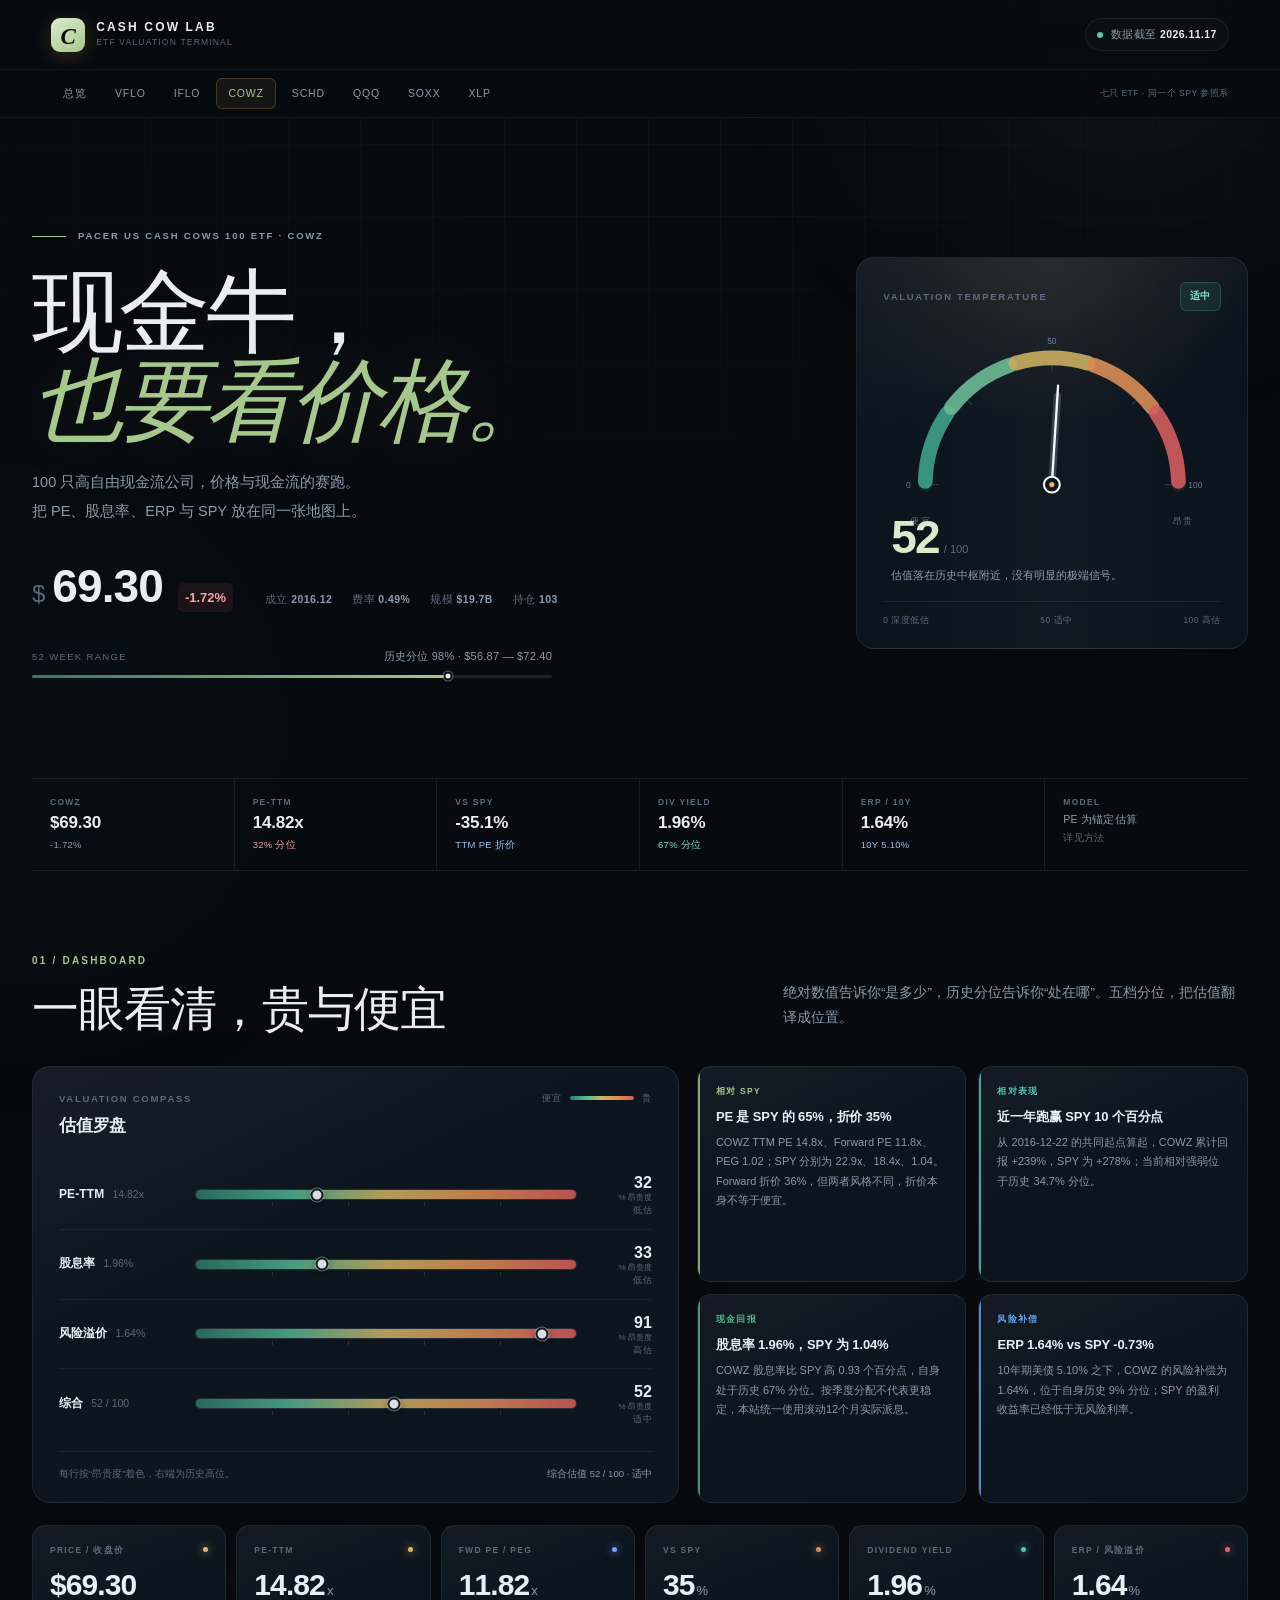
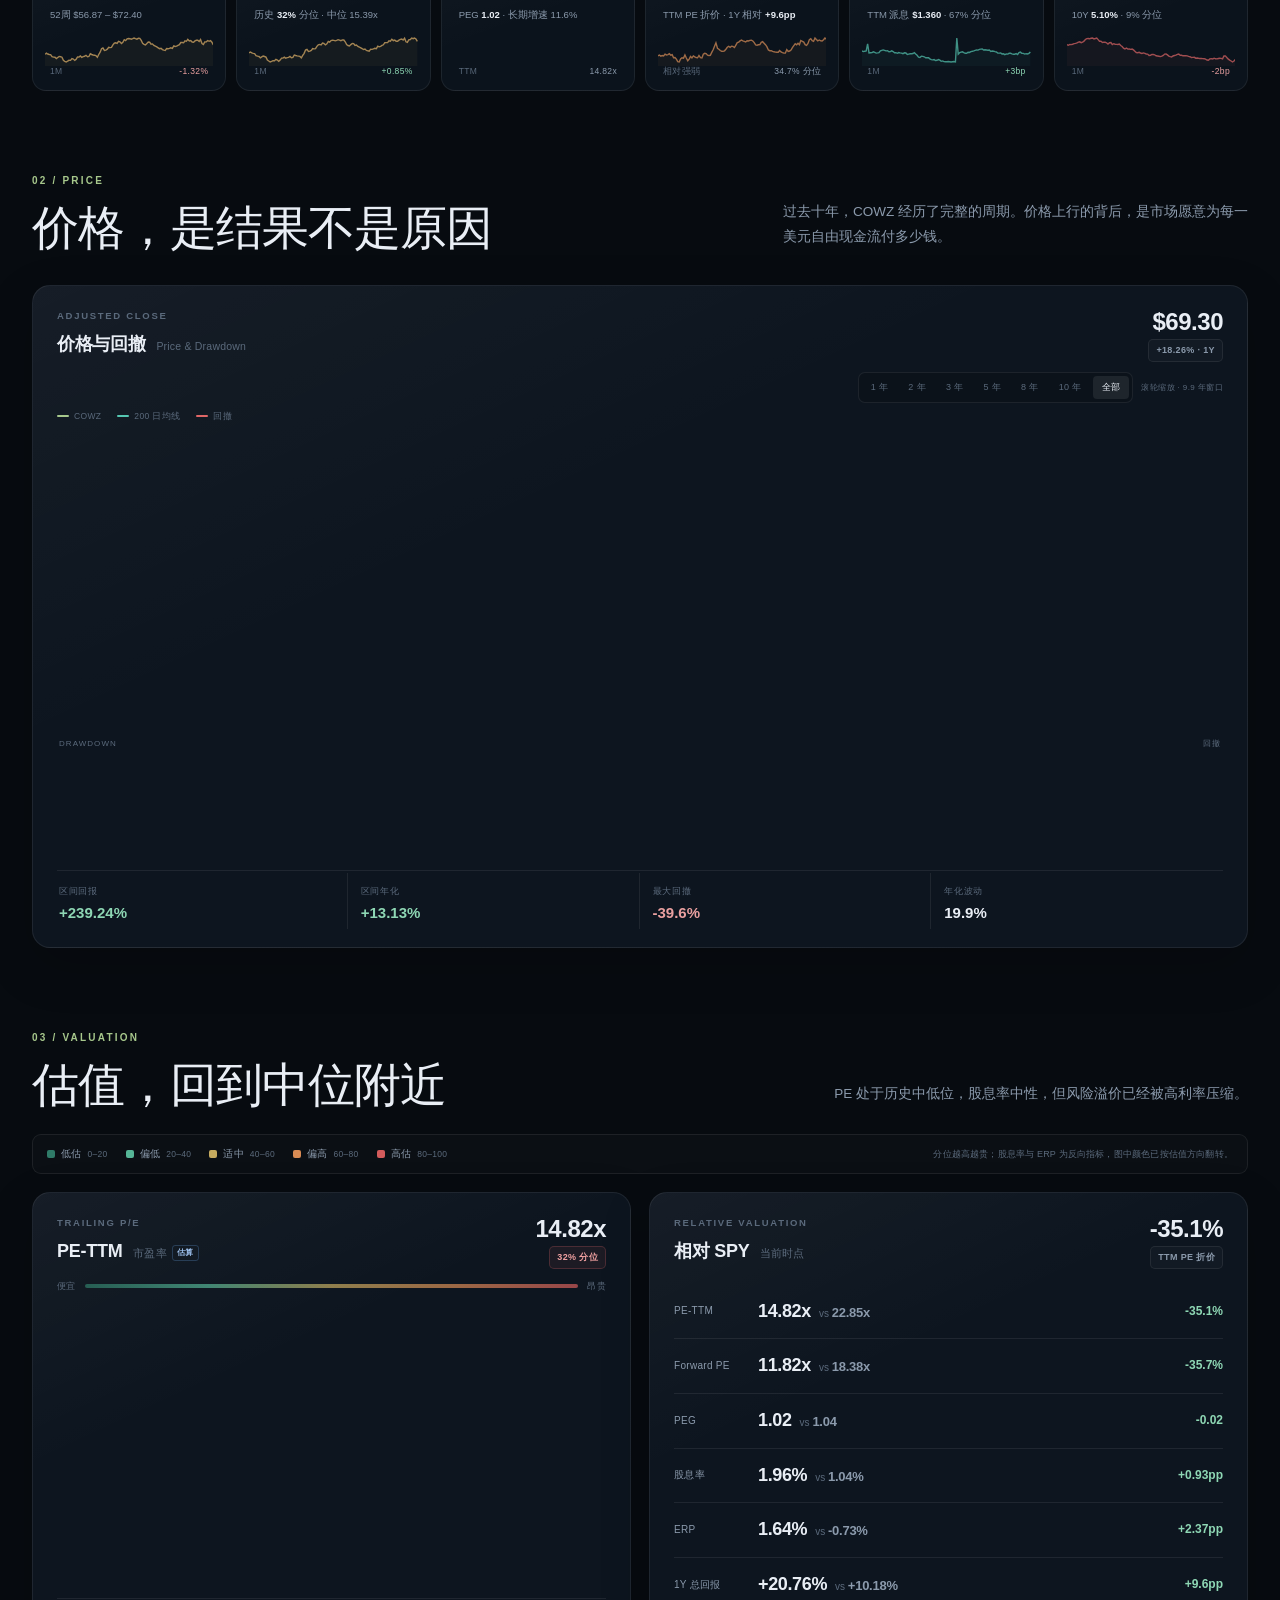
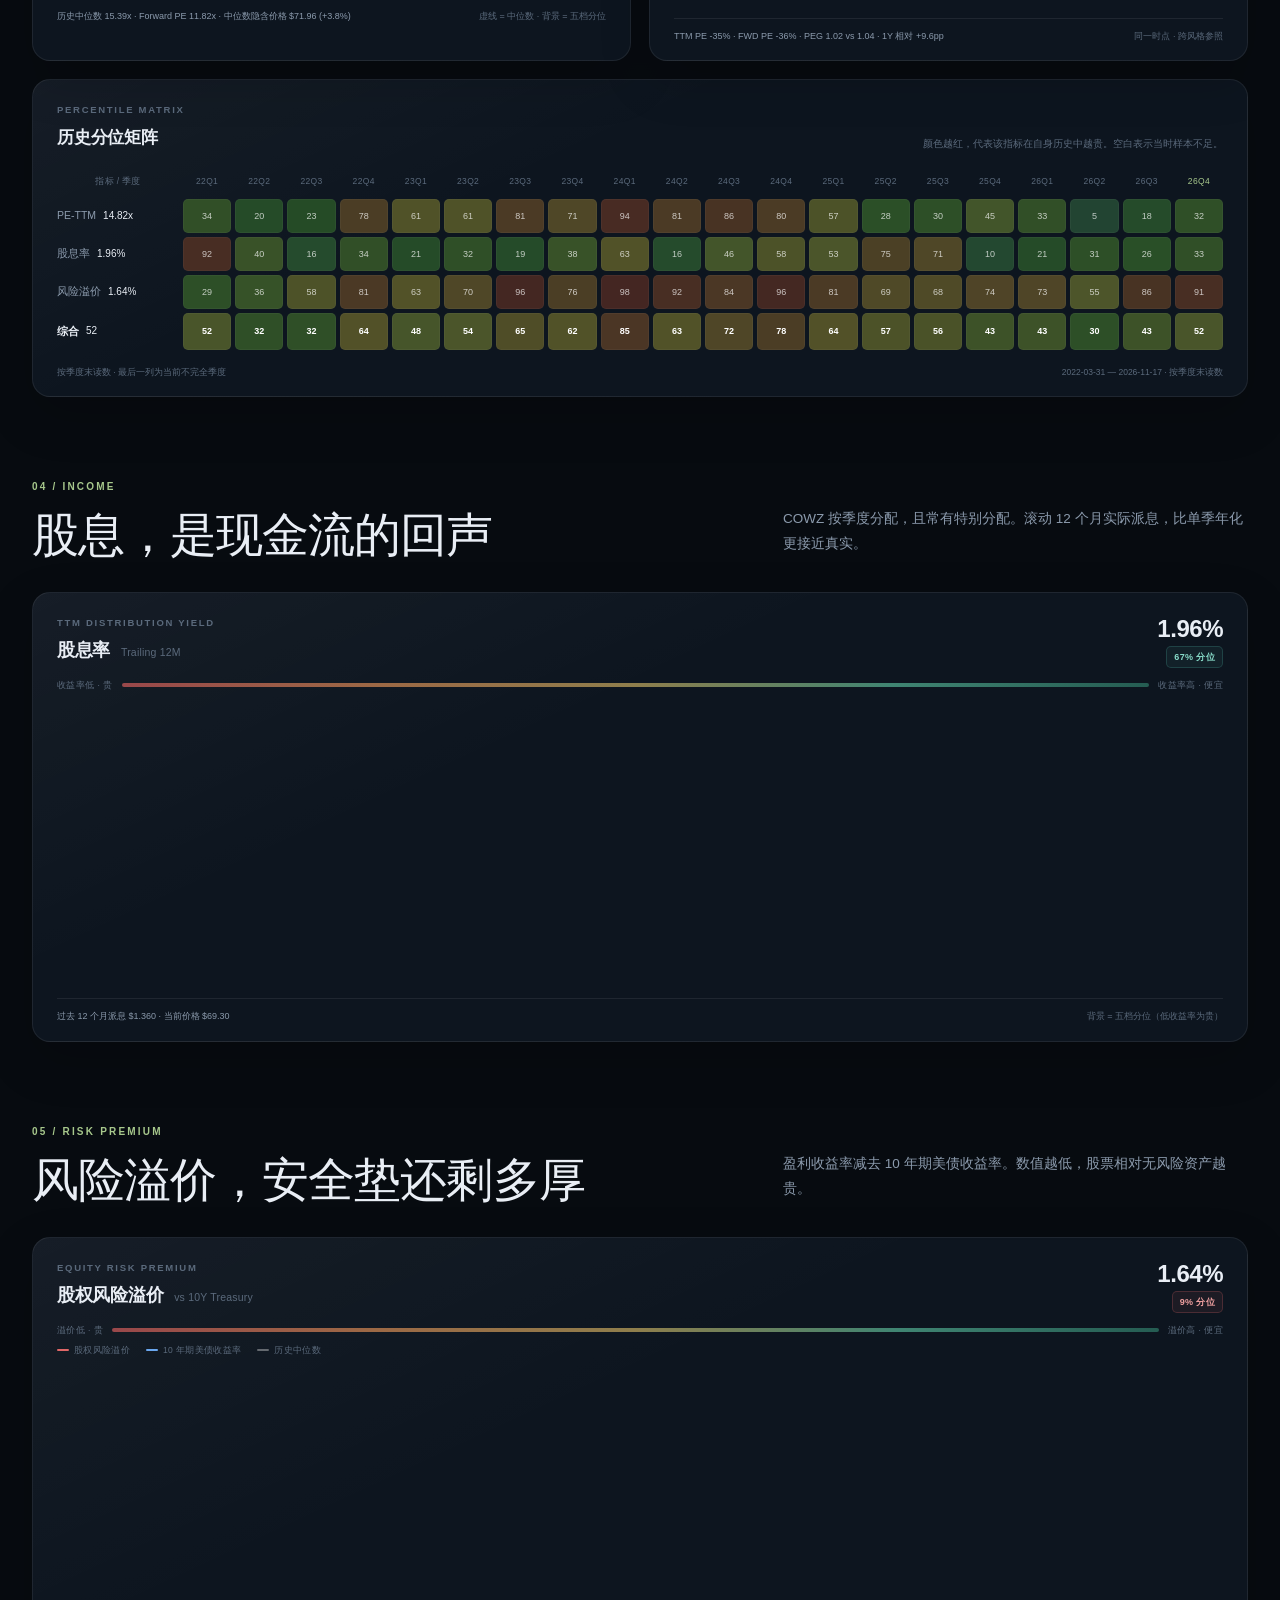
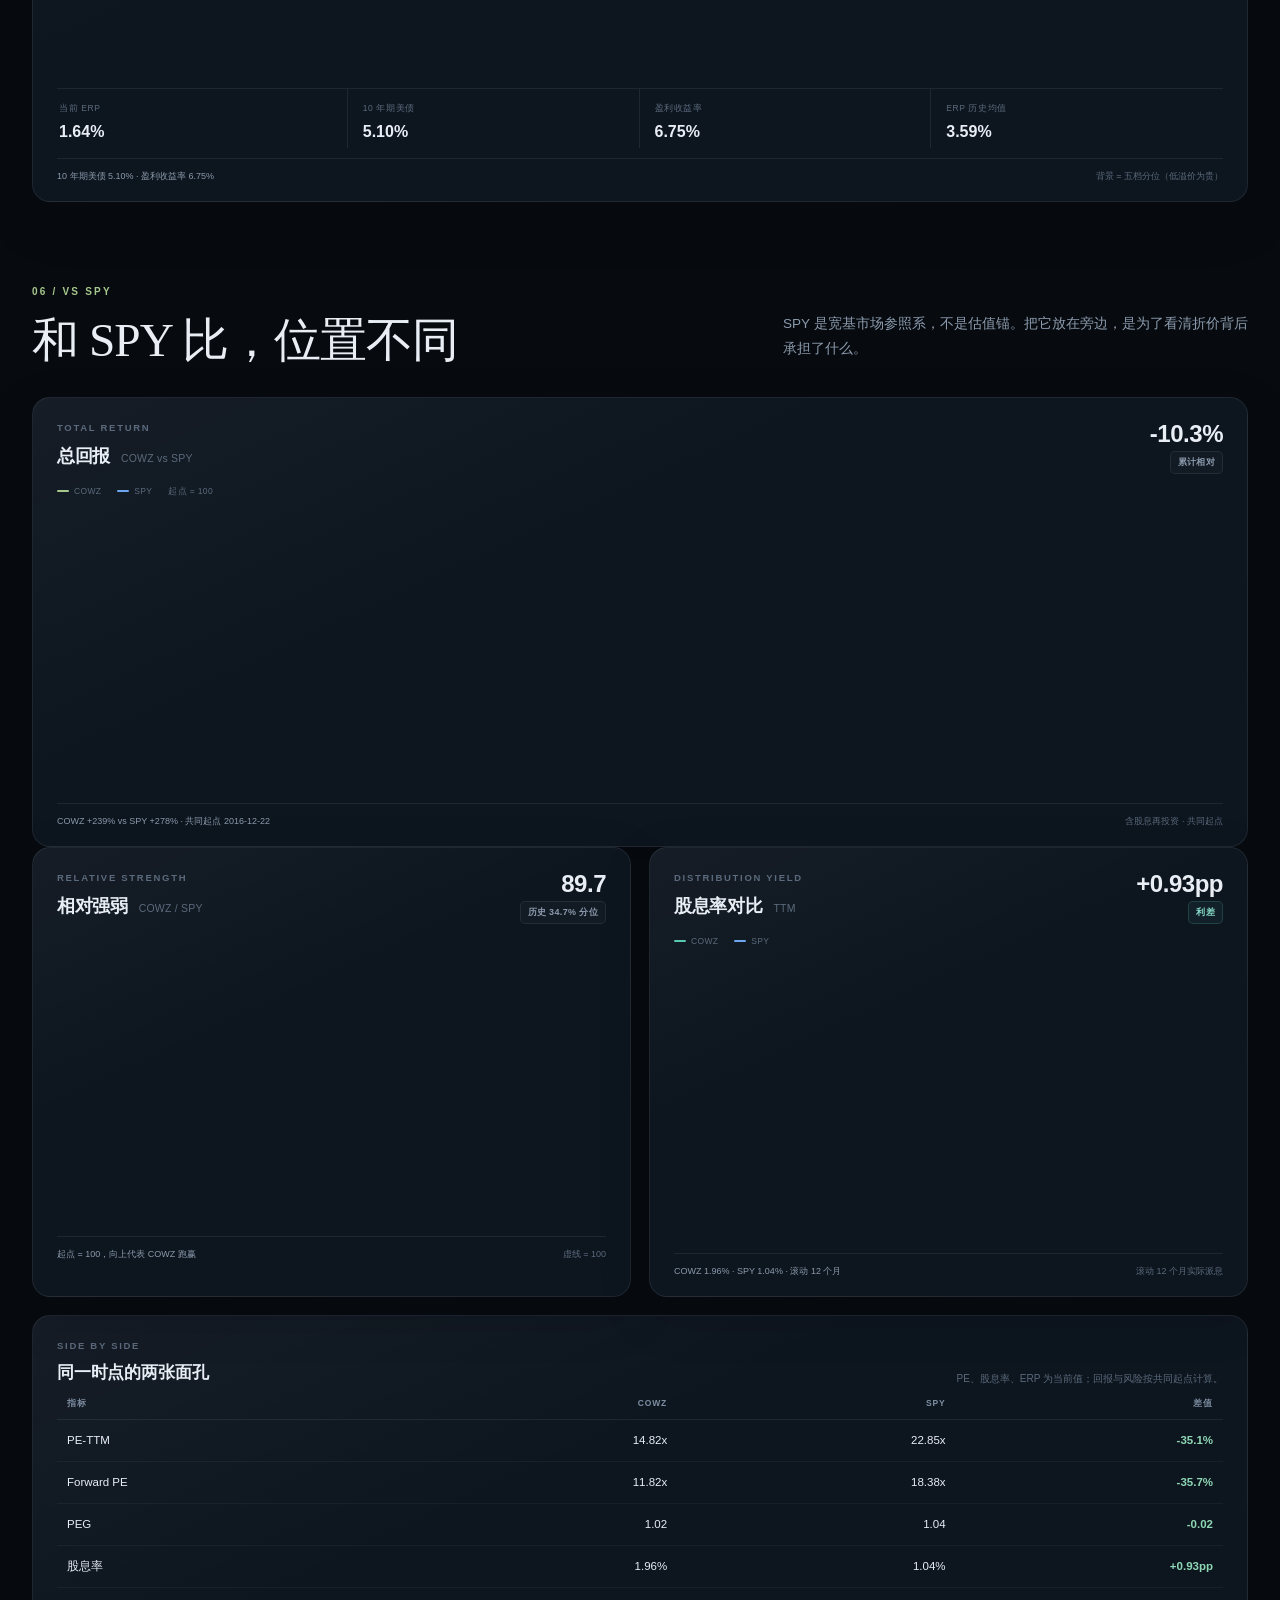
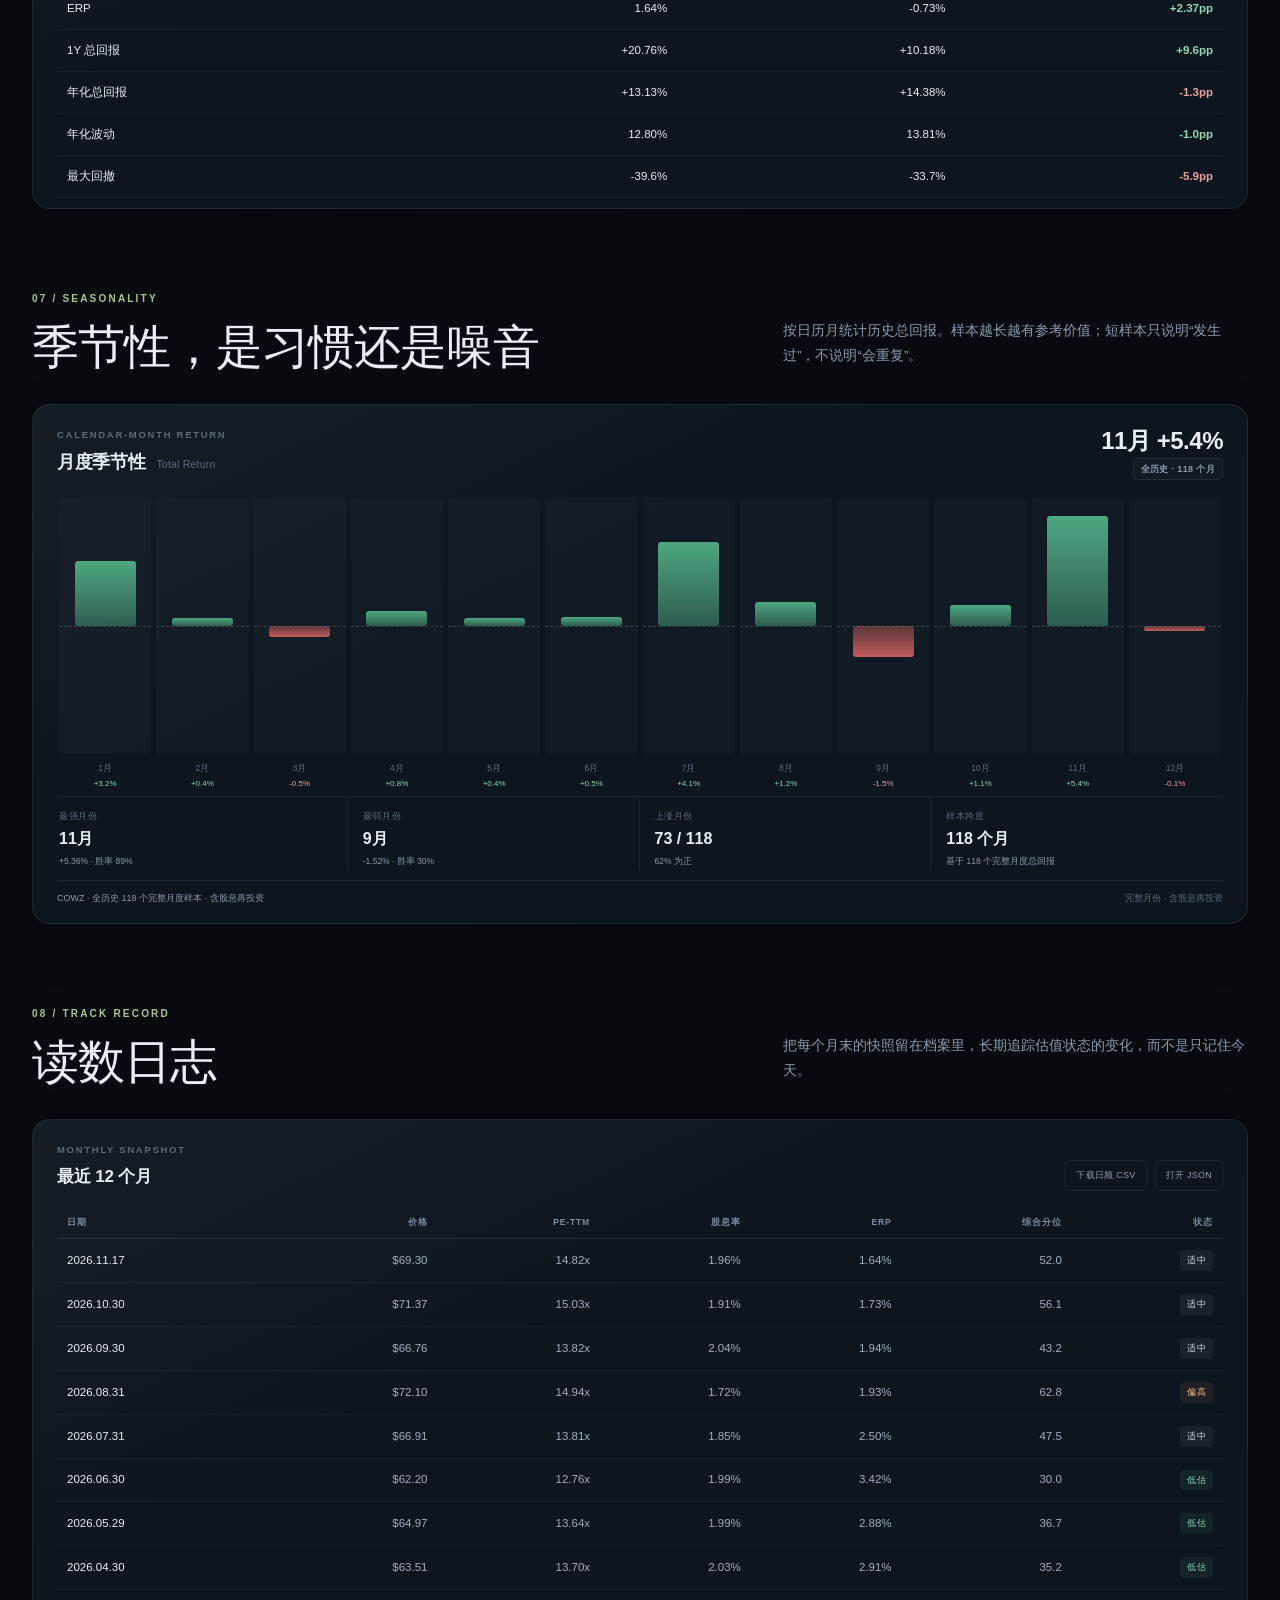
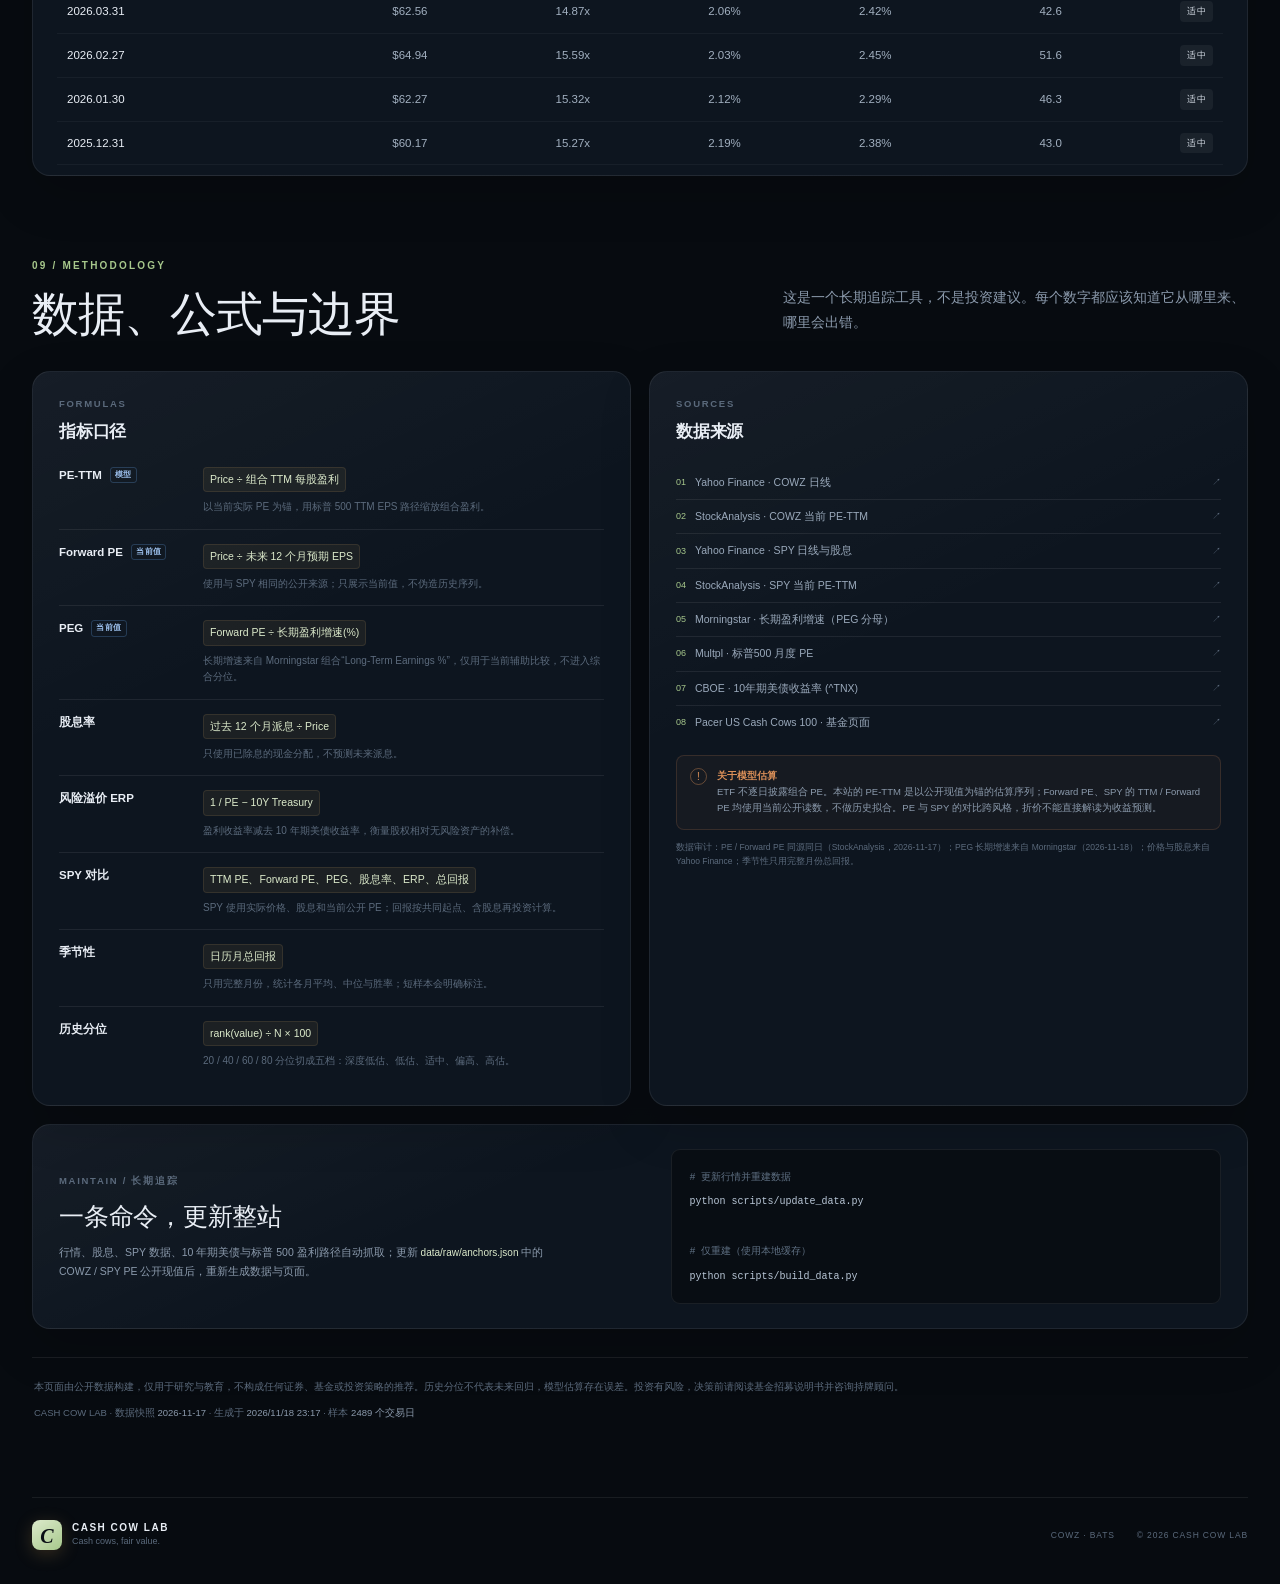
==== site/cowz.html @ 0b759d23 "initial upload" ====
<!DOCTYPE html>
<html lang="zh-CN">
<head>
<meta charset="utf-8">
<meta name="viewport" content="width=device-width, initial-scale=1">
<meta name="description" content="七只 ETF 的估值罗盘：价格、PE-TTM、Forward PE、PEG、股息率、股权风险溢价及与 SPY 的对比。">
<title>ETF 估值罗盘 · CASH COW LAB</title>
<link rel="icon" href="favicon.svg" type="image/svg+xml">
<link rel="stylesheet" href="styles.css">
</head>
<body data-theme="vflo">
<div class="page-grid" aria-hidden="true"></div>
<div class="ambient ambient-a" aria-hidden="true"></div>
<div class="ambient ambient-b" aria-hidden="true"></div>

<header class="topbar">
  <a class="brand" href="#top" aria-label="回到顶部">
    <span class="brand-mark">C</span>
    <span class="brand-copy"><b>CASH COW LAB</b><small>ETF VALUATION TERMINAL</small></span>
  </a>
  <div class="status-pill"><span class="pulse"></span><span>数据截至 <b id="topAsOf">—</b></span></div>
</header>

<nav class="etf-nav" aria-label="ETF 页面切换">
  <a href="index.html" data-ticker="HUB">总览</a>
  <a href="vflo.html" data-ticker="VFLO">VFLO</a>
  <a href="iflo.html" data-ticker="IFLO">IFLO</a>
  <a href="cowz.html" data-ticker="COWZ">COWZ</a>
  <a href="schd.html" data-ticker="SCHD">SCHD</a>
  <a href="qqq.html" data-ticker="QQQ">QQQ</a>
  <a href="soxx.html" data-ticker="SOXX">SOXX</a>
  <a href="xlp.html" data-ticker="XLP">XLP</a>
  <span class="etf-nav-note">七只 ETF · 同一个 SPY 参照系</span>
</nav>

<main id="top">
  <section class="hero">
    <div class="hero-copy">
      <div class="eyebrow"><span class="eyebrow-line"></span><span id="heroEyebrow">—</span></div>
      <h1 id="heroTitle">—</h1>
      <p class="lede" id="heroLede">—</p>
      <div class="hero-price-row">
        <div class="hero-price"><span class="cur">$</span><b id="heroPrice">—</b><span class="chg" id="heroChange">—</span></div>
        <div class="hero-facts">
          <span>成立 <b id="factInception">—</b></span>
          <span>费率 <b id="factExpense">—</b></span>
          <span>规模 <b id="factAum">—</b></span>
          <span>持仓 <b id="factHoldings">—</b></span>
        </div>
      </div>
      <div class="range-block">
        <div class="range-label"><span>52 WEEK RANGE</span><b id="rangeText">—</b></div>
        <div class="range-track"><div class="range-fill" id="rangeFill"></div><div class="range-dot" id="rangeDot"></div></div>
      </div>
    </div>

    <aside class="hero-gauge card" aria-label="综合估值分位">
      <div class="gauge-top">
        <span class="micro">VALUATION TEMPERATURE</span>
        <span class="badge badge-red" id="regimeBadge">—</span>
      </div>
      <svg class="gauge" viewBox="0 0 320 212" role="img" aria-labelledby="gaugeTitle">
        <title id="gaugeTitle">综合估值分位仪表盘</title>
        <g id="gaugeSegments"></g>
        <g class="gauge-ticks" id="gaugeTicks"></g>
        <g class="needle" id="gaugeNeedle">
          <line x1="160" y1="156" x2="160" y2="62" stroke="#f4f7fb" stroke-width="2.2" stroke-linecap="round"/>
          <line x1="160" y1="156" x2="160" y2="72" stroke="rgba(244,247,251,.18)" stroke-width="7" stroke-linecap="round"/>
        </g>
        <circle cx="160" cy="156" r="7.5" fill="#0b1119" stroke="#f4f7fb" stroke-width="2"/>
        <circle cx="160" cy="156" r="2.5" fill="#e8b45a"/>
        <text x="26" y="193" class="gauge-end">便宜</text>
        <text x="294" y="193" class="gauge-end" text-anchor="end">昂贵</text>
      </svg>
      <div class="gauge-reading">
        <div class="gauge-score"><b id="gaugeScore">—</b><span>/ 100</span></div>
        <p id="gaugeVerdict">正在读取历史分位…</p>
      </div>
      <div class="gauge-scale"><span>0 深度低估</span><span>50 适中</span><span>100 高估</span></div>
    </aside>
  </section>

  <section class="ticker-strip" aria-label="实时指标摘要">
    <div class="tick"><span id="tickTicker">—</span><b id="tickPrice">—</b><em id="tickChg">—</em></div>
    <div class="tick"><span>PE-TTM</span><b id="tickPe">—</b><em class="tone-red" id="tickPePct">—</em></div>
    <div class="tick"><span>VS SPY</span><b id="tickSpyDiscount">—</b><em class="tone-blue" id="tickSpyLabel">TTM PE 折价</em></div>
    <div class="tick"><span>DIV YIELD</span><b id="tickDy">—</b><em class="tone-teal" id="tickDyPct">—</em></div>
    <div class="tick"><span>ERP / 10Y</span><b id="tickErp">—</b><em class="tone-blue" id="tickUst">—</em></div>
    <div class="tick tick-note"><span>MODEL</span><b>PE 为锚定估算</b><em>详见方法</em></div>
  </section>

  <section id="overview" class="section">
    <div class="section-head reveal">
      <div><span class="kicker">01 / DASHBOARD</span><h2>一眼看清，贵与便宜</h2></div>
      <p>绝对数值告诉你“是多少”，历史分位告诉你“处在哪”。五档分位，把估值翻译成位置。</p>
    </div>

    <div class="overview-grid">
      <div class="card compass-card reveal">
        <div class="card-head">
          <div><span class="micro">VALUATION COMPASS</span><h3>估值罗盘</h3></div>
          <div class="compass-legend"><span>便宜</span><i></i><span>贵</span></div>
        </div>
        <div class="compass-list" id="compassList"></div>
        <div class="compass-foot">
          <span>每行按“昂贵度”着色，右端为历史高位。</span>
          <span id="compassFootNote">—</span>
        </div>
      </div>

      <div class="insight-stack reveal" id="insightStack"></div>
    </div>
  </section>

  <section class="section metrics-section">
    <div class="metric-grid" id="metricCards"></div>
  </section>

  <section id="price" class="section">
    <div class="section-head reveal">
      <div><span class="kicker">02 / PRICE</span><h2 id="priceHead">—</h2></div>
      <p id="priceSub">—</p>
    </div>
    <div class="card chart-card chart-card-wide reveal">
      <div class="chart-head">
        <div class="chart-title"><span class="micro">ADJUSTED CLOSE</span><h3>价格与回撤 <small>Price &amp; Drawdown</small></h3></div>
        <div class="chart-read"><b id="priceRead">—</b><span class="pill" id="priceReadSub">—</span></div>
      </div>
      <div class="range-tools">
        <div class="range-tabs" id="rangeTabs" role="group" aria-label="时间范围"></div>
        <span class="range-hint" id="rangeHint">滚轮缩放</span>
      </div>
      <div class="line-legend"><span><i class="swatch gold"></i><span id="priceLegendTicker">— 收盘价</span></span><span><i class="swatch teal"></i>200 日均线</span><span><i class="swatch red"></i>回撤</span></div>
      <div class="chart-wrap chart-price"><canvas id="priceChart"></canvas></div>
      <div class="chart-sub-label"><span>DRAWDOWN</span><span>回撤</span></div>
      <div class="chart-wrap chart-dd"><canvas id="ddChart"></canvas></div>
      <div class="mini-stats" id="priceStats"></div>
    </div>
  </section>

  <section id="valuation" class="section">
    <div class="section-head reveal">
      <div><span class="kicker">03 / VALUATION</span><h2 id="valHead">—</h2></div>
      <p id="valSub">—</p>
    </div>

    <div class="zone-legend reveal">
      <span><i class="zone-dot z0"></i>低估 <b>0–20</b></span>
      <span><i class="zone-dot z1"></i>偏低 <b>20–40</b></span>
      <span><i class="zone-dot z2"></i>适中 <b>40–60</b></span>
      <span><i class="zone-dot z3"></i>偏高 <b>60–80</b></span>
      <span><i class="zone-dot z4"></i>高估 <b>80–100</b></span>
      <em>分位越高越贵；股息率与 ERP 为反向指标，图中颜色已按估值方向翻转。</em>
    </div>

    <div class="chart-grid">
      <div class="card chart-card reveal">
        <div class="chart-head">
          <div class="chart-title"><span class="micro">TRAILING P/E</span><h3>PE-TTM <small>市盈率</small><span class="tag-model">估算</span></h3></div>
          <div class="chart-read"><b id="peRead">—</b><span class="pill badge-red" id="pePill">—</span></div>
        </div>
        <div class="band-legend"><span>便宜</span><div class="band-gradient"></div><span>昂贵</span></div>
        <div class="chart-wrap chart-mid"><canvas id="peChart"></canvas></div>
        <div class="chart-foot"><span id="peFoot">—</span><span>虚线 = 中位数 · 背景 = 五档分位</span></div>
      </div>

      <div class="card chart-card spy-compare-card reveal">
        <div class="chart-head">
          <div class="chart-title"><span class="micro">RELATIVE VALUATION</span><h3>相对 SPY <small>当前时点</small></h3></div>
          <div class="chart-read"><b id="spyPeDiscount">—</b><span class="pill badge-blue" id="spyPeLabel">TTM PE 折价</span></div>
        </div>
        <div class="compare-list" id="spyCompareList"></div>
        <div class="chart-foot"><span id="spyCompareFoot">—</span><span>同一时点 · 跨风格参照</span></div>
      </div>
    </div>

    <div class="card heatmap-card reveal">
      <div class="card-head">
        <div><span class="micro">PERCENTILE MATRIX</span><h3>历史分位矩阵</h3></div>
        <p>颜色越红，代表该指标在自身历史中越贵。空白表示当时样本不足。</p>
      </div>
      <div class="heatmap-scroll"><div class="heatmap" id="heatmap"></div></div>
      <div class="heatmap-foot"><span>按季度末读数 · 最后一列为当前不完全季度</span><span id="heatmapNote">—</span></div>
    </div>
  </section>

  <section id="income" class="section">
    <div class="section-head reveal">
      <div><span class="kicker">04 / INCOME</span><h2 id="incomeHead">—</h2></div>
      <p id="incomeSub">—</p>
    </div>
    <div class="card chart-card chart-card-wide reveal">
      <div class="chart-head">
        <div class="chart-title"><span class="micro">TTM DISTRIBUTION YIELD</span><h3>股息率 <small>Trailing 12M</small></h3></div>
        <div class="chart-read"><b id="dyRead">—</b><span class="pill tone-teal" id="dyPill">—</span></div>
      </div>
      <div class="band-legend reverse"><span>收益率低 · 贵</span><div class="band-gradient reverse"></div><span>收益率高 · 便宜</span></div>
      <div class="chart-wrap chart-mid"><canvas id="dyChart"></canvas></div>
      <div class="chart-foot"><span id="dyFoot">—</span><span>背景 = 五档分位（低收益率为贵）</span></div>
    </div>
  </section>

  <section id="risk" class="section">
    <div class="section-head reveal">
      <div><span class="kicker">05 / RISK PREMIUM</span><h2>风险溢价，安全垫还剩多厚</h2></div>
      <p>盈利收益率减去 10 年期美债收益率。数值越低，股票相对无风险资产越贵。</p>
    </div>
    <div class="card chart-card chart-card-wide reveal">
      <div class="chart-head">
        <div class="chart-title"><span class="micro">EQUITY RISK PREMIUM</span><h3>股权风险溢价 <small>vs 10Y Treasury</small></h3></div>
        <div class="chart-read"><b id="erpRead">—</b><span class="pill badge-red" id="erpPill">—</span></div>
      </div>
      <div class="band-legend reverse"><span>溢价低 · 贵</span><div class="band-gradient reverse"></div><span>溢价高 · 便宜</span></div>
      <div class="line-legend"><span><i class="swatch red"></i>股权风险溢价</span><span><i class="swatch blue"></i>10 年期美债收益率</span><span><i class="swatch dim"></i>历史中位数</span></div>
      <div class="chart-wrap chart-erp"><canvas id="erpChart"></canvas></div>
      <div class="risk-strip" id="riskStrip"></div>
      <div class="chart-foot"><span id="erpFoot">—</span><span>背景 = 五档分位（低溢价为贵）</span></div>
    </div>
  </section>

  <section id="spy" class="section">
    <div class="section-head reveal">
      <div><span class="kicker">06 / VS SPY</span><h2>和 SPY 比，位置不同</h2></div>
      <p>SPY 是宽基市场参照系，不是估值锚。把它放在旁边，是为了看清折价背后承担了什么。</p>
    </div>

    <div class="card chart-card chart-card-wide reveal">
      <div class="chart-head">
        <div class="chart-title"><span class="micro">TOTAL RETURN</span><h3>总回报 <small><span id="perfTitleTicker">—</span> vs SPY</small></h3></div>
        <div class="chart-read"><b id="relativePerfRead">—</b><span class="pill badge-teal" id="relativePerfPill">—</span></div>
      </div>
      <div class="line-legend"><span><i class="swatch gold"></i><span id="perfLegendTicker">—</span></span><span><i class="swatch blue"></i>SPY</span><span>起点 = 100</span></div>
      <div class="chart-wrap chart-mid"><canvas id="relativePerfChart"></canvas></div>
      <div class="chart-foot"><span id="relativePerfFoot">—</span><span>含股息再投资 · 共同起点</span></div>
    </div>

    <div class="chart-grid">
      <div class="card chart-card reveal">
        <div class="chart-head">
          <div class="chart-title"><span class="micro">RELATIVE STRENGTH</span><h3>相对强弱 <small><span id="relativeTicker">—</span> / SPY</small></h3></div>
          <div class="chart-read"><b id="relativeRead">—</b><span class="pill" id="relativePill">—</span></div>
        </div>
        <div class="chart-wrap chart-mid"><canvas id="relativeChart"></canvas></div>
        <div class="chart-foot"><span id="relativeFoot">—</span><span>虚线 = 100</span></div>
      </div>

      <div class="card chart-card reveal">
        <div class="chart-head">
          <div class="chart-title"><span class="micro">DISTRIBUTION YIELD</span><h3>股息率对比 <small>TTM</small></h3></div>
          <div class="chart-read"><b id="spyYieldRead">—</b><span class="pill tone-teal">利差</span></div>
        </div>
        <div class="line-legend"><span><i class="swatch teal"></i><span id="yieldLegendTicker">—</span></span><span><i class="swatch blue"></i>SPY</span></div>
        <div class="chart-wrap chart-mid"><canvas id="spyYieldChart"></canvas></div>
        <div class="chart-foot"><span id="spyYieldFoot">—</span><span>滚动 12 个月实际派息</span></div>
      </div>
    </div>

    <div class="card spy-table-card reveal">
      <div class="card-head">
        <div><span class="micro">SIDE BY SIDE</span><h3>同一时点的两张面孔</h3></div>
        <p>PE、股息率、ERP 为当前值；回报与风险按共同起点计算。</p>
      </div>
      <div class="table-scroll">
        <table class="spy-table">
          <thead><tr><th>指标</th><th id="spyEtfHeader">ETF</th><th>SPY</th><th>差值</th></tr></thead>
          <tbody id="spyTableBody"></tbody>
        </table>
      </div>
    </div>
  </section>

  <section id="seasonality" class="section">
    <div class="section-head reveal">
      <div><span class="kicker">07 / SEASONALITY</span><h2>季节性，是习惯还是噪音</h2></div>
      <p>按日历月统计历史总回报。样本越长越有参考价值；短样本只说明“发生过”，不说明“会重复”。</p>
    </div>
    <div class="card chart-card chart-card-wide reveal">
      <div class="chart-head">
        <div class="chart-title"><span class="micro">CALENDAR-MONTH RETURN</span><h3>月度季节性 <small>Total Return</small></h3></div>
        <div class="chart-read"><b id="seasonRead">—</b><span class="pill" id="seasonPill">—</span></div>
      </div>
      <div class="chart-wrap chart-season"><div class="season-bars" id="seasonBars"></div></div>
      <div class="season-strip" id="seasonStrip"></div>
      <div class="chart-foot"><span id="seasonFoot">—</span><span>完整月份 · 含股息再投资</span></div>
    </div>
  </section>

  <section class="section">
    <div class="section-head reveal">
      <div><span class="kicker">08 / TRACK RECORD</span><h2>读数日志</h2></div>
      <p>把每个月末的快照留在档案里，长期追踪估值状态的变化，而不是只记住今天。</p>
    </div>
    <div class="card table-card reveal">
      <div class="table-toolbar">
        <div><span class="micro">MONTHLY SNAPSHOT</span><h3>最近 12 个月</h3></div>
        <div class="table-actions">
          <a class="ghost-btn" id="csvLink" href="data/vflo_daily.csv" download>下载日频 CSV</a>
          <a class="ghost-btn" id="jsonLink" href="data.json" target="_blank" rel="noopener">打开 JSON</a>
        </div>
      </div>
      <div class="table-scroll">
        <table>
          <thead><tr><th>日期</th><th>价格</th><th>PE-TTM</th><th>股息率</th><th>ERP</th><th>综合分位</th><th>状态</th></tr></thead>
          <tbody id="logBody"></tbody>
        </table>
      </div>
    </div>
  </section>

  <section id="method" class="section method-section">
    <div class="section-head reveal">
      <div><span class="kicker">09 / METHODOLOGY</span><h2>数据、公式与边界</h2></div>
      <p>这是一个长期追踪工具，不是投资建议。每个数字都应该知道它从哪里来、哪里会出错。</p>
    </div>

    <div class="method-grid">
      <div class="card method-card reveal">
        <div class="card-head"><div><span class="micro">FORMULAS</span><h3>指标口径</h3></div></div>
        <dl class="formula-list">
          <div><dt>PE-TTM <span class="tag-model">模型</span></dt><dd><code>Price ÷ 组合 TTM 每股盈利</code><p>以当前实际 PE 为锚，用标普 500 TTM EPS 路径缩放组合盈利。</p></div>
          <div><dt>Forward PE <span class="tag-model">当前值</span></dt><dd><code>Price ÷ 未来 12 个月预期 EPS</code><p>使用与 SPY 相同的公开来源；只展示当前值，不伪造历史序列。</p></div>
          <div><dt>PEG <span class="tag-model">当前值</span></dt><dd><code>Forward PE ÷ 长期盈利增速(%)</code><p>长期增速来自 Morningstar 组合“Long-Term Earnings %”，仅用于当前辅助比较，不进入综合分位。</p></div>
          <div><dt>股息率</dt><dd><code>过去 12 个月派息 ÷ Price</code><p>只使用已除息的现金分配，不预测未来派息。</p></div>
          <div><dt>风险溢价 ERP</dt><dd><code>1 / PE − 10Y Treasury</code><p>盈利收益率减去 10 年期美债收益率，衡量股权相对无风险资产的补偿。</p></div>
          <div><dt>SPY 对比</dt><dd><code>TTM PE、Forward PE、PEG、股息率、ERP、总回报</code><p>SPY 使用实际价格、股息和当前公开 PE；回报按共同起点、含股息再投资计算。</p></div>
          <div><dt>季节性</dt><dd><code>日历月总回报</code><p>只用完整月份，统计各月平均、中位与胜率；短样本会明确标注。</p></div>
          <div><dt>历史分位</dt><dd><code>rank(value) ÷ N × 100</code><p>20 / 40 / 60 / 80 分位切成五档：深度低估、低估、适中、偏高、高估。</p></div>
        </dl>
      </div>

      <div class="card method-card reveal">
        <div class="card-head"><div><span class="micro">SOURCES</span><h3>数据来源</h3></div></div>
        <ul class="source-list" id="sourceList"></ul>
        <div class="model-warning">
          <span class="warn-icon">!</span>
          <p><b>关于模型估算</b><br>ETF 不逐日披露组合 PE。本站的 PE-TTM 是以公开现值为锚的估算序列；Forward PE、SPY 的 TTM / Forward PE 均使用当前公开读数，不做历史拟合。PE 与 SPY 的对比跨风格，折价不能直接解读为收益预测。</p>
        </div>
        <p class="audit-note" id="auditNote">数据审计：PE / Forward PE 同源同日（StockAnalysis）；PEG 长期增速来自 Morningstar；价格与股息来自 Yahoo Finance；季节性只用完整月份总回报。</p>
      </div>
    </div>

    <div class="card ops-card reveal">
      <div class="ops-copy">
        <span class="micro">MAINTAIN / 长期追踪</span>
        <h3>一条命令，更新整站</h3>
        <p>行情、股息、SPY 数据、10 年期美债与标普 500 盈利路径自动抓取；更新 <code>data/raw/anchors.json</code> 中的 <span id="opsTickers">—</span> / SPY PE 公开现值后，重新生成数据与页面。</p>
      </div>
      <pre><code><span class="c"># 更新行情并重建数据</span>
python scripts/update_data.py

<span class="c"># 仅重建（使用本地缓存）</span>
python scripts/build_data.py</code></pre>
    </div>

    <div class="disclaimer">
      <p>本页面由公开数据构建，仅用于研究与教育，不构成任何证券、基金或投资策略的推荐。历史分位不代表未来回归，模型估算存在误差。投资有风险，决策前请阅读基金招募说明书并咨询持牌顾问。</p>
      <p>CASH COW LAB · 数据快照 <b id="footAsOf">—</b> · 生成于 <b id="footGenerated">—</b> · 样本 <b id="footObs">—</b></p>
    </div>
  </section>
</main>

<footer class="site-footer">
  <div class="footer-left"><span class="brand-mark small">C</span><span><b>CASH COW LAB</b><small>Cash cows, fair value.</small></span></div>
  <div class="footer-right"><span id="footerTicker">—</span><span>© 2026 CASH COW LAB</span></div>
</footer>

<script src="data/cowz.js"></script>
<script src="assets/chart.umd.min.js"></script>
<script>window.PAGE_CONFIG = {"ticker": "COWZ", "theme": "cowz", "name": "Pacer US Cash Cows 100 ETF", "csv": "data/cowz_daily.csv", "eyebrow": "PACER US CASH COWS 100 ETF · COWZ", "hero_title": "现金牛，<br><em>也要看价格。</em>", "hero_lede": "100 只高自由现金流公司，价格与现金流的赛跑。<br>把 PE、股息率、ERP 与 SPY 放在同一张地图上。", "price_head": "价格，是结果不是原因", "price_sub": "过去十年，COWZ 经历了完整的周期。价格上行的背后，是市场愿意为每一美元自由现金流付多少钱。", "val_head": "估值，回到中位附近", "val_sub": "PE 处于历史中低位，股息率中性，但风险溢价已经被高利率压缩。", "income_head": "股息，是现金流的回声", "income_sub": "COWZ 按季度分配，且常有特别分配。滚动 12 个月实际派息，比单季年化更接近真实。"};</script>
<script src="app.js"></script>
</body>
</html>
---- site/styles.css ----
/* =========================================================
   FCF LAB · VFLO Valuation Terminal
   ========================================================= */
:root {
  --bg: #070b10;
  --bg-2: #0a1119;
  --panel: #0d151f;
  --panel-2: #111b27;
  --line: rgba(255, 255, 255, .075);
  --line-strong: rgba(255, 255, 255, .14);
  --text: #e9eef5;
  --muted: #8b9aac;
  --dim: #5b6a7c;
  --gold: #e3b46a;
  --gold-soft: #f0d5a7;
  --teal: #55c7b2;
  --green: #54b78b;
  --red: #e06767;
  --orange: #dd9159;
  --blue: #6aa7ef;
  --violet: #a897e8;
  --display: "Iowan Old Style", "Palatino Linotype", "Songti SC", "STSong", Georgia, serif;
  --sans: "Aptos", "Segoe UI", "PingFang SC", "Microsoft YaHei", sans-serif;
  --num: "Bahnschrift", "DIN Alternate", "Aptos Display", "Segoe UI", sans-serif;
  --max: 1320px;
}

* { box-sizing: border-box; }

html { scroll-behavior: smooth; }

body {
  margin: 0;
  background: var(--bg);
  color: var(--text);
  font-family: var(--sans);
  font-size: 15px;
  line-height: 1.65;
  -webkit-font-smoothing: antialiased;
  overflow-x: hidden;
}

::selection { background: rgba(227, 180, 106, .25); color: #fff; }

a { color: inherit; text-decoration: none; }
button { font: inherit; color: inherit; }

.page-grid {
  position: fixed;
  inset: 0;
  z-index: 0;
  pointer-events: none;
  background-image:
    linear-gradient(rgba(255, 255, 255, .022) 1px, transparent 1px),
    linear-gradient(90deg, rgba(255, 255, 255, .022) 1px, transparent 1px);
  background-size: 72px 72px;
  mask-image: radial-gradient(ellipse 90% 70% at 50% 10%, #000 20%, transparent 80%);
  -webkit-mask-image: radial-gradient(ellipse 90% 70% at 50% 10%, #000 20%, transparent 80%);
}

.ambient {
  position: fixed;
  z-index: 0;
  width: 60vw;
  height: 60vw;
  border-radius: 50%;
  filter: blur(100px);
  pointer-events: none;
  opacity: .5;
}
.ambient-a { top: -28vw; right: -18vw; background: radial-gradient(circle, rgba(201, 150, 76, .13), transparent 65%); }
.ambient-b { top: 38vh; left: -28vw; background: radial-gradient(circle, rgba(58, 130, 135, .11), transparent 65%); }

/* ---------------- themes ---------------- */
body[data-theme="vflo"] { --gold: #e3b46a; --gold-soft: #f0d5a7; }
body[data-theme="iflo"] { --gold: #7fb0df; --gold-soft: #c2dcf2; }
body[data-theme="cowz"] { --gold: #a7c88c; --gold-soft: #dceacb; }
body[data-theme="schd"] { --gold: #d99a6c; --gold-soft: #f0cfb3; }
body[data-theme="qqq"] { --gold: #a897e8; --gold-soft: #d8d0f5; }
body[data-theme="soxx"] { --gold: #e08a6a; --gold-soft: #f3c9b7; }

/* ---------------- ETF page switcher ---------------- */
.etf-nav {
  position: sticky;
  top: 70px;
  z-index: 45;
  display: flex;
  align-items: center;
  gap: 4px;
  height: 48px;
  padding: 0 clamp(20px, 4vw, 52px);
  overflow-x: auto;
  background: rgba(7, 11, 16, .82);
  border-bottom: 1px solid rgba(255, 255, 255, .06);
  backdrop-filter: blur(16px);
}
.etf-nav a {
  flex: 0 0 auto;
  padding: 6px 11px;
  border: 1px solid transparent;
  border-radius: 6px;
  color: var(--muted);
  font-family: var(--num);
  font-size: 10.5px;
  letter-spacing: .08em;
  transition: color .2s, border-color .2s, background .2s;
}
.etf-nav a:hover { color: var(--text); }
.etf-nav a.is-active { color: var(--gold); border-color: rgba(227, 180, 106, .22); background: rgba(227, 180, 106, .07); }
.etf-nav-note { margin-left: auto; color: var(--dim); font-size: 8.5px; letter-spacing: .06em; white-space: nowrap; }

/* ---------------- hub ---------------- */
.hub-hero {
  width: min(var(--max), calc(100% - 64px));
  margin: 0 auto;
  padding: 68px 0 36px;
  display: grid;
  grid-template-columns: minmax(0, 1.3fr) minmax(300px, .7fr);
  gap: 48px;
  align-items: end;
}
.hub-hero h1 {
  margin: 18px 0 18px;
  font-family: var(--display);
  font-size: clamp(52px, 6.5vw, 92px);
  line-height: .98;
  font-weight: 500;
  letter-spacing: -.045em;
}
.hub-hero h1 em { color: var(--gold); font-style: italic; }
.hub-hero p { max-width: 620px; margin: 0; color: var(--muted); font-size: 14px; line-height: 1.9; }
.hub-spy {
  padding: 20px 22px;
  border: 1px solid var(--line);
  border-radius: 14px;
  background: linear-gradient(155deg, rgba(255, 255, 255, .035), transparent 55%), #0b131c;
}
.hub-spy .micro { margin-bottom: 7px; }
.hub-spy b { display: block; font-family: var(--num); font-size: 34px; font-weight: 600; letter-spacing: -.03em; }
.hub-spy p { margin: 5px 0 0; font-size: 10px; line-height: 1.7; }
.hub-spy .mini-row { display: flex; gap: 16px; margin-top: 12px; padding-top: 11px; border-top: 1px solid var(--line); }
.hub-spy .mini-row span { color: var(--dim); font-size: 8px; }
.hub-spy .mini-row b { display: inline; font-size: 12px; color: var(--text); margin-left: 4px; }
.hub-grid { width: min(var(--max), calc(100% - 64px)); margin: 0 auto; display: grid; grid-template-columns: repeat(4, 1fr); gap: 14px; }
.hub-card {
  position: relative;
  display: flex;
  flex-direction: column;
  min-height: 300px;
  padding: 18px 18px 16px;
  overflow: hidden;
  border: 1px solid var(--line);
  border-radius: 16px;
  background: linear-gradient(160deg, rgba(255, 255, 255, .035), transparent 55%), #0b131c;
  transition: transform .25s, border-color .25s;
}
.hub-card:hover { transform: translateY(-3px); border-color: var(--accent, var(--gold)); }
.hub-card .hub-top { display: flex; align-items: flex-start; justify-content: space-between; gap: 10px; }
.hub-ticker { color: var(--accent, var(--gold)); font-family: var(--num); font-size: 13px; font-weight: 700; letter-spacing: .1em; }
.hub-name { margin-top: 5px; color: var(--dim); font-size: 9px; line-height: 1.4; min-height: 26px; }
.hub-price { margin-top: 14px; font-family: var(--num); font-size: 30px; font-weight: 600; letter-spacing: -.03em; }
.hub-price em { margin-left: 7px; font-size: 10px; font-style: normal; }
.hub-price em.up { color: #8ed7b4; }
.hub-price em.down { color: #eaa0a0; }
.hub-spark { width: 100%; height: 48px; margin: 5px 0 3px; }
.hub-spark polyline { fill: none; stroke: var(--accent, var(--gold)); stroke-width: 1.5; vector-effect: non-scaling-stroke; }
.hub-spark path { fill: var(--accent, var(--gold)); opacity: .09; }
.hub-stats { display: grid; grid-template-columns: 1fr 1fr; gap: 7px 10px; margin-top: auto; padding-top: 12px; border-top: 1px solid var(--line); }
.hub-stat span { display: block; color: var(--dim); font-size: 8px; letter-spacing: .05em; }
.hub-stat b { display: block; margin-top: 2px; font-family: var(--num); font-size: 12px; font-weight: 500; }
.hub-regime { display: inline-flex; align-items: center; align-self: flex-start; height: 18px; padding: 0 7px; border-radius: 4px; font-size: 9px; line-height: 1; white-space: nowrap; }
.hub-regime.red { color: #ffb1b1; background: rgba(224, 103, 103, .16); }
.hub-regime.amber { color: #ffd09b; background: rgba(221, 145, 89, .16); }
.hub-regime.neutral { color: #e2e8f0; background: rgba(255, 255, 255, .08); }
.hub-regime.green { color: #9ce6c3; background: rgba(84, 183, 139, .16); }
.hub-table { width: min(var(--max), calc(100% - 64px)); margin: 18px auto 0; }
.hub-table-card { padding: 20px 24px 8px; }
.hub-table-head { display: flex; justify-content: space-between; align-items: flex-end; gap: 20px; margin-bottom: 10px; }
.hub-table-head h3 { margin: 5px 0 0; font-size: 17px; }
.hub-table-head p { margin: 0; color: var(--dim); font-size: 9px; text-align: right; }
.hub-table a { color: var(--text); font-family: var(--num); font-size: 11px; }
.hub-table a:hover { color: var(--gold); }

/* ---------------- top bar ---------------- */
.topbar {
  position: sticky;
  top: 0;
  z-index: 50;
  display: flex;
  align-items: center;
  gap: 28px;
  height: 70px;
  padding: 0 clamp(20px, 4vw, 52px);
  background: rgba(7, 11, 16, .78);
  border-bottom: 1px solid rgba(255, 255, 255, .055);
  backdrop-filter: blur(18px) saturate(140%);
}
.brand { display: flex; align-items: center; gap: 11px; flex: 0 0 auto; }
.brand-mark {
  display: grid;
  place-items: center;
  width: 34px;
  height: 34px;
  border-radius: 9px;
  color: #0a0f15;
  font-family: var(--display);
  font-size: 23px;
  font-style: italic;
  font-weight: 700;
  background: linear-gradient(145deg, var(--gold-soft), var(--gold));
  box-shadow: 0 4px 18px rgba(201, 150, 76, .24);
}
.brand-mark.small { width: 30px; height: 30px; font-size: 20px; border-radius: 8px; }
.brand-copy { display: flex; flex-direction: column; line-height: 1.15; }
.brand-copy b { font-size: 12px; letter-spacing: .18em; font-weight: 700; }
.brand-copy small { font-size: 8.5px; letter-spacing: .14em; color: var(--dim); margin-top: 3px; }

.nav { display: flex; align-items: center; gap: 4px; margin-left: auto; }
.nav a {
  position: relative;
  padding: 8px 11px;
  color: var(--muted);
  font-size: 12.5px;
  letter-spacing: .03em;
  transition: color .2s ease;
}
.nav a::after {
  content: "";
  position: absolute;
  left: 11px;
  right: 11px;
  bottom: 3px;
  height: 1px;
  background: var(--gold);
  transform: scaleX(0);
  transform-origin: left;
  transition: transform .25s ease;
}
.nav a:hover, .nav a.is-active { color: var(--text); }
.nav a:hover::after, .nav a.is-active::after { transform: scaleX(1); }

.status-pill {
  display: flex;
  align-items: center;
  gap: 8px;
  flex: 0 0 auto;
  margin-left: auto;
  padding: 7px 11px;
  border: 1px solid var(--line);
  border-radius: 999px;
  color: var(--muted);
  font-size: 10.5px;
  letter-spacing: .04em;
  background: rgba(255, 255, 255, .02);
}
.status-pill b { color: var(--text); font-weight: 600; }
.pulse {
  width: 6px;
  height: 6px;
  border-radius: 50%;
  background: var(--teal);
  box-shadow: 0 0 0 0 rgba(85, 199, 178, .55);
  animation: pulse 2.4s infinite;
}
@keyframes pulse {
  0% { box-shadow: 0 0 0 0 rgba(85, 199, 178, .45); }
  70% { box-shadow: 0 0 0 7px rgba(85, 199, 178, 0); }
  100% { box-shadow: 0 0 0 0 rgba(85, 199, 178, 0); }
}

/* ---------------- shared ---------------- */
main { position: relative; z-index: 1; }
.section {
  width: min(var(--max), calc(100% - 64px));
  margin: 0 auto;
  padding: 82px 0 0;
}
.card {
  background:
    linear-gradient(155deg, rgba(255, 255, 255, .035), transparent 38%),
    var(--panel);
  border: 1px solid var(--line);
  border-radius: 18px;
  box-shadow: 0 18px 50px rgba(0, 0, 0, .18);
}
.micro {
  display: block;
  color: var(--dim);
  font-size: 9.5px;
  font-weight: 700;
  letter-spacing: .18em;
  text-transform: uppercase;
}
.kicker {
  display: block;
  margin-bottom: 13px;
  color: var(--gold);
  font-size: 10px;
  font-weight: 700;
  letter-spacing: .22em;
}
.section-head {
  display: flex;
  align-items: flex-end;
  justify-content: space-between;
  gap: 48px;
  margin-bottom: 30px;
}
.section-head h2 {
  margin: 0;
  font-family: var(--display);
  font-size: clamp(33px, 3.7vw, 48px);
  font-weight: 500;
  line-height: 1.12;
  letter-spacing: -.02em;
}
.section-head p {
  max-width: 465px;
  margin: 0 0 5px;
  color: var(--muted);
  font-size: 13.5px;
  line-height: 1.85;
}
.micro + h3 { margin: 6px 0 0; font-size: 17px; font-weight: 600; letter-spacing: -.01em; }
.card-head { display: flex; align-items: flex-start; justify-content: space-between; gap: 18px; }

.reveal { opacity: 1; transform: translateY(16px); transition: transform .7s cubic-bezier(.2, .7, .2, 1); }
.reveal.in { transform: none; }

.badge {
  display: inline-flex;
  align-items: center;
  padding: 5px 9px;
  border-radius: 6px;
  border: 1px solid var(--line);
  color: var(--muted);
  background: rgba(255, 255, 255, .03);
  font-size: 10px;
  font-weight: 700;
  letter-spacing: .06em;
  white-space: nowrap;
}
.badge-red { color: #f3a5a5; border-color: rgba(224, 103, 103, .25); background: rgba(224, 103, 103, .1); }
.badge-amber { color: #f1c892; border-color: rgba(221, 145, 89, .26); background: rgba(221, 145, 89, .1); }
.badge-teal { color: #8de0cf; border-color: rgba(85, 199, 178, .24); background: rgba(85, 199, 178, .1); }
.badge-green { color: #8ed7b4; border-color: rgba(84, 183, 139, .24); background: rgba(84, 183, 139, .1); }
.badge-blue { color: #a7c9f4; border-color: rgba(106, 167, 239, .25); background: rgba(106, 167, 239, .1); }

/* ---------------- hero ---------------- */
.hero {
  width: min(var(--max), calc(100% - 64px));
  margin: 0 auto;
  min-height: 660px;
  padding: 74px 0 64px;
  display: grid;
  grid-template-columns: minmax(0, 1.32fr) minmax(320px, .68fr);
  align-items: center;
  gap: 64px;
}
.eyebrow {
  display: flex;
  align-items: center;
  gap: 12px;
  color: var(--muted);
  font-size: 9.5px;
  letter-spacing: .19em;
  font-weight: 600;
}
.eyebrow-line { width: 34px; height: 1px; background: var(--gold); display: inline-block; }
.hero h1 {
  margin: 24px 0 22px;
  font-family: var(--display);
  font-size: clamp(58px, 7.1vw, 104px);
  font-weight: 500;
  line-height: .98;
  letter-spacing: -.045em;
}
.hero h1 em {
  color: var(--gold);
  font-style: italic;
  letter-spacing: -.05em;
  text-shadow: 0 0 60px rgba(227, 180, 106, .12);
}
.lede {
  max-width: 620px;
  margin: 0;
  color: var(--muted);
  font-size: 14.5px;
  line-height: 1.95;
}
.hero-price-row {
  display: flex;
  align-items: flex-end;
  gap: 32px;
  flex-wrap: wrap;
  margin-top: 38px;
}
.hero-price { display: flex; align-items: baseline; gap: 7px; }
.hero-price .cur { color: var(--dim); font-size: 24px; font-family: var(--num); }
.hero-price b { font-family: var(--num); font-size: 46px; font-weight: 600; line-height: 1; letter-spacing: -.02em; }
.chg { margin-left: 8px; font-family: var(--num); font-size: 13px; font-weight: 600; padding: 4px 7px; border-radius: 5px; }
.chg.up { color: #8ed7b4; background: rgba(84, 183, 139, .1); }
.chg.down { color: #f3a5a5; background: rgba(224, 103, 103, .1); }
.hero-facts { display: flex; gap: 20px; flex-wrap: wrap; padding-bottom: 5px; color: var(--dim); font-size: 10.5px; letter-spacing: .04em; }
.hero-facts b { color: var(--muted); font-weight: 600; }

.range-block { max-width: 520px; margin-top: 34px; }
.range-label { display: flex; justify-content: space-between; align-items: baseline; margin-bottom: 9px; color: var(--dim); font-size: 9.5px; letter-spacing: .14em; }
.range-label b { color: var(--muted); font-family: var(--num); font-size: 11px; font-weight: 500; letter-spacing: .02em; }
.range-track { position: relative; height: 3px; border-radius: 99px; background: rgba(255, 255, 255, .09); }
.range-fill { position: absolute; left: 0; top: 0; bottom: 0; width: 0; border-radius: inherit; background: linear-gradient(90deg, rgba(84, 183, 139, .55), var(--gold)); }
.range-dot { position: absolute; top: 50%; left: 0; width: 9px; height: 9px; border-radius: 50%; background: #f4f7fb; border: 2px solid var(--bg); box-shadow: 0 0 0 1px rgba(255, 255, 255, .35); transform: translate(-50%, -50%); }

.hero-gauge {
  position: relative;
  padding: 24px 26px 21px;
  overflow: hidden;
  background:
    radial-gradient(ellipse 90% 70% at 50% 0%, rgba(227, 180, 106, .09), transparent 60%),
    linear-gradient(160deg, rgba(255, 255, 255, .04), transparent 40%),
    #0b131c;
}
.hero-gauge::before {
  content: "";
  position: absolute;
  inset: 0;
  background: linear-gradient(90deg, transparent, rgba(255, 255, 255, .025), transparent);
  pointer-events: none;
}
.gauge-top { display: flex; align-items: center; justify-content: space-between; gap: 10px; }
.gauge { width: 100%; height: auto; margin: 9px 0 -4px; overflow: visible; }
.gauge-ticks line { stroke: rgba(255, 255, 255, .14); stroke-width: 1; }
.gauge-end { fill: var(--dim); font-family: var(--sans); font-size: 9px; letter-spacing: .12em; }
.needle { transform-origin: 160px 156px; transform: rotate(-90deg); transition: transform 1.25s cubic-bezier(.16, 1, .3, 1); }
.gauge-reading { display: flex; flex-direction: column; align-items: flex-start; gap: 5px; margin-top: -33px; padding: 0 8px; }
.gauge-score { display: flex; align-items: baseline; gap: 5px; }
.gauge-score b { font-family: var(--num); font-size: 46px; line-height: 1; font-weight: 600; letter-spacing: -.04em; color: var(--gold-soft); }
.gauge-score span { color: var(--dim); font-family: var(--num); font-size: 11px; }
.gauge-reading p { max-width: 100%; margin: 2px 0 0; color: var(--muted); font-size: 10.5px; line-height: 1.65; text-align: left; }
.gauge-scale { display: flex; justify-content: space-between; border-top: 1px solid var(--line); margin-top: 16px; padding-top: 11px; color: var(--dim); font-size: 8.5px; letter-spacing: .06em; }

/* ---------------- ticker strip ---------------- */
.ticker-strip {
  width: min(var(--max), calc(100% - 64px));
  margin: 0 auto;
  display: grid;
  grid-template-columns: repeat(6, 1fr);
  border-top: 1px solid var(--line);
  border-bottom: 1px solid var(--line);
}
.tick { display: flex; flex-direction: column; gap: 4px; padding: 16px 18px 17px; border-right: 1px solid var(--line); }
.tick:last-child { border-right: 0; }
.tick span { color: var(--dim); font-size: 8.5px; font-weight: 700; letter-spacing: .15em; }
.tick b { font-family: var(--num); font-size: 17px; font-weight: 600; line-height: 1.2; letter-spacing: -.01em; }
.tick em { color: var(--muted); font-style: normal; font-size: 9.5px; letter-spacing: .03em; }
.tick .tone-red { color: #eaa0a0; }
.tick .tone-teal { color: #82d7c6; }
.tick .tone-blue { color: #9dc1ee; }
.tick-note b { font-family: var(--sans); font-size: 10.5px; color: var(--muted); letter-spacing: .02em; font-weight: 500; }
.tick-note em { color: var(--dim); }

/* ---------------- overview ---------------- */
.overview-grid { display: grid; grid-template-columns: minmax(0, 1.08fr) minmax(0, .92fr); gap: 18px; }
.compass-card { padding: 24px 26px 20px; }
.compass-legend { display: flex; align-items: center; gap: 8px; color: var(--dim); font-size: 9px; letter-spacing: .1em; }
.compass-legend i { width: 64px; height: 4px; border-radius: 99px; background: linear-gradient(90deg, #2e7d6b, #56b99a, #d0b361, #dc8d54, #d65b5b); }
.compass-list { margin-top: 20px; }
.compass-row {
  display: grid;
  grid-template-columns: 122px minmax(0, 1fr) 61px;
  align-items: center;
  gap: 15px;
  padding: 13px 0;
  border-top: 1px solid rgba(255, 255, 255, .05);
}
.compass-row:first-child { border-top: 0; }
.cr-label { display: flex; align-items: baseline; gap: 8px; }
.cr-label b { font-size: 12px; font-weight: 600; letter-spacing: .01em; }
.cr-label span { color: var(--dim); font-family: var(--num); font-size: 10.5px; }
.cr-track {
  position: relative;
  height: 9px;
  border-radius: 99px;
  background: linear-gradient(90deg, #2c7563 0%, #4eae8e 25%, #c8ae63 50%, #d78a54 75%, #cf5a5a 100%);
  opacity: .88;
}
.cr-track::before {
  content: "";
  position: absolute;
  inset: -1px;
  border-radius: inherit;
  box-shadow: inset 0 0 0 1px rgba(255, 255, 255, .12);
}
.cr-track .cr-tick { position: absolute; top: 12px; width: 1px; height: 4px; background: rgba(255, 255, 255, .14); }
.cr-marker {
  position: absolute;
  top: 50%;
  width: 13px;
  height: 13px;
  border-radius: 50%;
  background: #f7f9fc;
  border: 2px solid #101821;
  transform: translate(-50%, -50%);
  box-shadow: 0 0 0 1px rgba(255, 255, 255, .42), 0 2px 7px rgba(0, 0, 0, .5);
  transition: left 1s cubic-bezier(.16, 1, .3, 1);
}
.cr-value { display: flex; flex-direction: column; align-items: flex-end; line-height: 1.25; }
.cr-value b { font-family: var(--num); font-size: 16px; font-weight: 600; }
.cr-value small { color: var(--dim); font-family: var(--num); font-size: 8px; }
.cr-value em { color: var(--dim); font-style: normal; font-size: 8.5px; letter-spacing: .04em; margin-top: 2px; }
.compass-foot { display: flex; justify-content: space-between; gap: 16px; margin-top: 13px; padding-top: 14px; border-top: 1px solid var(--line); color: var(--dim); font-size: 9.5px; }
.compass-foot span:last-child { color: var(--muted); text-align: right; }

.insight-stack { display: grid; grid-template-columns: 1fr 1fr; gap: 12px; }
.insight-card {
  position: relative;
  display: flex;
  flex-direction: column;
  min-height: 154px;
  padding: 17px 18px 16px;
  border-radius: 14px;
  border: 1px solid var(--line);
  background: linear-gradient(155deg, rgba(255, 255, 255, .03), transparent 50%), #0c141d;
  overflow: hidden;
}
.insight-card::after { content: ""; position: absolute; left: 0; top: 0; bottom: 0; width: 2px; background: var(--accent, var(--gold)); opacity: .8; }
.insight-tag { color: var(--accent, var(--gold)); font-size: 8.5px; font-weight: 700; letter-spacing: .15em; }
.insight-card h4 { margin: 9px 0 7px; font-size: 13px; font-weight: 600; line-height: 1.5; letter-spacing: -.01em; }
.insight-card p { margin: 0; color: var(--muted); font-size: 11px; line-height: 1.75; }
.insight-card.amber { --accent: var(--gold); }
.insight-card.red { --accent: var(--red); }
.insight-card.teal { --accent: var(--teal); }
.insight-card.blue { --accent: var(--blue); }
.insight-card.green { --accent: var(--green); }

/* ---------------- metric cards ---------------- */
.metrics-section { padding-top: 22px; }
.metric-grid { display: grid; grid-template-columns: repeat(6, minmax(0, 1fr)); gap: 10px; }
.metric-card {
  position: relative;
  min-height: 166px;
  padding: 17px 17px 14px;
  overflow: hidden;
  border: 1px solid var(--line);
  border-radius: 14px;
  background: linear-gradient(160deg, rgba(255, 255, 255, .032), transparent 55%), #0b131c;
  cursor: pointer;
  transition: border-color .25s ease, transform .25s ease, background .25s ease;
}
.metric-card:hover { border-color: rgba(227, 180, 106, .24); transform: translateY(-2px); background-color: #0e1823; }
.mc-top { display: flex; align-items: center; justify-content: space-between; gap: 8px; }
.mc-label { color: var(--dim); font-size: 8.5px; font-weight: 700; letter-spacing: .15em; }
.mc-dot { width: 5px; height: 5px; border-radius: 50%; background: var(--accent, var(--gold)); box-shadow: 0 0 9px var(--accent, var(--gold)); }
.mc-value { margin-top: 13px; font-family: var(--num); font-size: 30px; font-weight: 600; line-height: 1; letter-spacing: -.03em; }
.mc-value small { margin-left: 2px; color: var(--muted); font-size: 13px; font-weight: 500; letter-spacing: 0; }
.mc-sub { margin-top: 7px; color: var(--muted); font-size: 9.5px; }
.mc-sub b { color: var(--text); font-weight: 600; }
.mc-spark { position: absolute; left: 12px; right: 12px; bottom: 24px; width: calc(100% - 24px); height: 32px; opacity: .7; }
.mc-spark polyline { fill: none; stroke: var(--accent, var(--gold)); stroke-width: 1.4; vector-effect: non-scaling-stroke; }
.mc-spark path { fill: var(--accent, var(--gold)); opacity: .07; }
.mc-foot { position: absolute; left: 17px; right: 17px; bottom: 11px; display: flex; justify-content: space-between; color: var(--dim); font-size: 8.5px; letter-spacing: .04em; }
.mc-foot b { color: var(--muted); font-family: var(--num); font-weight: 500; }
.mc-foot b.up { color: #8ed7b4; }
.mc-foot b.down { color: #eaa0a0; }

/* ---------------- chart cards ---------------- */
.zone-legend {
  display: flex;
  align-items: center;
  gap: 18px;
  flex-wrap: wrap;
  margin: -8px 0 18px;
  padding: 11px 14px;
  border: 1px solid var(--line);
  border-radius: 9px;
  background: rgba(255, 255, 255, .018);
}
.zone-legend span { display: inline-flex; align-items: center; gap: 6px; color: var(--muted); font-size: 9.5px; letter-spacing: .03em; }
.zone-legend b { color: var(--dim); font-family: var(--num); font-size: 8.5px; font-weight: 500; }
.zone-legend em { margin-left: auto; color: var(--dim); font-size: 9px; font-style: normal; letter-spacing: .02em; }
.zone-dot { display: inline-block; width: 8px; height: 8px; border-radius: 2px; }
.zone-dot.z0 { background: #2f7b68; }
.zone-dot.z1 { background: #55b596; }
.zone-dot.z2 { background: #c6ab5f; }
.zone-dot.z3 { background: #d88b54; }
.zone-dot.z4 { background: #d35b5b; }
.chart-grid { display: grid; grid-template-columns: 1fr 1fr; gap: 18px; }
.chart-card { position: relative; padding: 22px 24px 17px; min-width: 0; }
.chart-card-wide { padding-bottom: 18px; }
.chart-head { display: flex; align-items: flex-start; justify-content: space-between; gap: 18px; margin-bottom: 10px; }
.chart-title h3 { margin: 6px 0 0; font-size: 18px; font-weight: 600; letter-spacing: -.015em; }
.chart-title h3 small { margin-left: 6px; color: var(--dim); font-size: 10.5px; font-weight: 400; letter-spacing: .02em; }
.chart-read { display: flex; flex-direction: column; align-items: flex-end; gap: 5px; padding-top: 2px; }
.chart-read b { font-family: var(--num); font-size: 24px; font-weight: 600; line-height: 1; letter-spacing: -.02em; }
.chart-read .pill { font-size: 9px; }
.pill { display: inline-flex; align-items: center; padding: 3px 7px; border-radius: 5px; border: 1px solid var(--line); color: var(--muted); background: rgba(255, 255, 255, .025); font-size: 9px; font-weight: 600; letter-spacing: .04em; }
.pill.badge-red { color: #f0a0a0; border-color: rgba(224, 103, 103, .23); background: rgba(224, 103, 103, .08); }
.pill.tone-teal { color: #87dbc9; border-color: rgba(85, 199, 178, .2); background: rgba(85, 199, 178, .07); }
.band-legend { display: flex; align-items: center; gap: 9px; margin: 6px 0 3px; color: var(--dim); font-size: 8.5px; letter-spacing: .05em; }
.band-gradient { flex: 1; height: 4px; border-radius: 99px; background: linear-gradient(90deg, #2f7b68, #55b596, #c6ab5f, #d88b54, #d35b5b); opacity: .7; }
.band-gradient.reverse { background: linear-gradient(90deg, #d35b5b, #d88b54, #c6ab5f, #55b596, #2f7b68); }
.line-legend { display: flex; align-items: center; gap: 16px; flex-wrap: wrap; margin: 6px 0 0; color: var(--dim); font-size: 8.5px; letter-spacing: .04em; }
.line-legend span { display: inline-flex; align-items: center; gap: 5px; }
.swatch { display: inline-block; width: 12px; height: 2px; border-radius: 2px; background: var(--muted); }
.swatch.gold { background: var(--gold); }
.swatch.teal { background: var(--teal); }
.swatch.red { background: var(--red); }
.swatch.blue { background: var(--blue); }
.swatch.dim { background: rgba(255, 255, 255, .35); }
.chart-wrap { position: relative; width: 100%; min-width: 0; }
.chart-wrap canvas { cursor: zoom-in; }
.chart-mid { height: 292px; margin-top: 3px; }
.chart-price { height: 300px; margin-top: 8px; }
.chart-dd { height: 105px; }
.chart-erp { height: 322px; margin-top: 3px; }
.ratio-card { margin-top: 0; }
.chart-ratio { height: 330px; margin-top: 4px; }
.chart-macd { height: 180px; margin-top: 2px; }
.ratio-stats { display: grid; grid-template-columns: repeat(4, 1fr); gap: 1px; margin: 6px 0 2px; border-top: 1px solid var(--line); }
.ratio-stat { padding: 10px 12px 2px; border-right: 1px solid var(--line); }
.ratio-stat:first-child { padding-left: 2px; }
.ratio-stat:last-child { border-right: 0; }
.ratio-stat span { display: block; color: var(--dim); font-size: 8.5px; letter-spacing: .07em; }
.ratio-stat b { display: block; margin-top: 3px; font-family: var(--num); font-size: 16px; font-weight: 600; }
.ratio-stat em { display: block; margin-top: 2px; color: var(--muted); font-size: 8.5px; font-style: normal; }
.ratio-legend { margin-top: 2px; }
.ratio-note { margin-left: auto; color: var(--dim); font-size: 8px; letter-spacing: .04em; }
.swatch.dashed { height: 0; border-top: 1px dashed var(--gold); border-radius: 0; }
.swatch.band { background: rgba(106, 167, 239, .22); border: 1px solid rgba(106, 167, 239, .32); }
.chart-season { height: auto; margin-top: 3px; }
.season-bars { display: flex; align-items: stretch; gap: 5px; height: 300px; padding: 8px 2px 0; overflow-x: auto; }
.season-col { display: flex; flex: 1 0 42px; flex-direction: column; align-items: center; min-width: 42px; }
.season-track { position: relative; width: 100%; flex: 1; margin-bottom: 7px; border-radius: 3px; background: rgba(255, 255, 255, .018); }
.season-track::after { content: ""; position: absolute; left: 0; right: 0; top: 50%; border-top: 1px dashed rgba(255, 255, 255, .16); }
.season-bar { position: absolute; left: 17%; right: 17%; border-radius: 3px; }
.season-bar.pos { background: linear-gradient(180deg, rgba(84, 183, 139, .9), rgba(84, 183, 139, .42)); }
.season-bar.neg { background: linear-gradient(0deg, rgba(224, 103, 103, .85), rgba(224, 103, 103, .35)); }
.season-month { color: var(--dim); font-family: var(--num); font-size: 8.5px; }
.season-val { margin-top: 2px; color: var(--muted); font-family: var(--num); font-size: 8px; }
.season-val.pos { color: #8ed7b4; }
.season-val.neg { color: #eaa0a0; }
.season-col.empty .season-track { opacity: .4; }
.season-strip { display: grid; grid-template-columns: repeat(4, 1fr); gap: 1px; margin-top: 6px; border-top: 1px solid var(--line); }
.season-stat { padding: 12px 14px 2px; border-right: 1px solid var(--line); }
.season-stat:first-child { padding-left: 2px; }
.season-stat:last-child { border-right: 0; }
.season-stat span { display: block; color: var(--dim); font-size: 8.5px; letter-spacing: .07em; }
.season-stat b { display: block; margin-top: 3px; font-family: var(--num); font-size: 16px; font-weight: 600; }
.season-stat em { display: block; margin-top: 2px; color: var(--muted); font-size: 8.5px; font-style: normal; line-height: 1.5; }
.chart-sub-label { display: flex; justify-content: space-between; margin: 6px 2px 1px; color: var(--dim); font-size: 8px; letter-spacing: .13em; }
.chart-foot { display: flex; justify-content: space-between; gap: 18px; margin-top: 10px; padding-top: 11px; border-top: 1px solid var(--line); color: var(--dim); font-size: 9px; line-height: 1.5; }
.chart-foot span:first-child { color: var(--muted); }

.range-tools { display: flex; align-items: center; justify-content: flex-end; gap: 8px; flex-wrap: wrap; margin: 0 0 4px auto; }
.range-hint { color: var(--dim); font-size: 8px; letter-spacing: .05em; white-space: nowrap; }
.range-tabs { display: flex; gap: 2px; width: fit-content; max-width: 100%; flex-wrap: wrap; margin: 0; padding: 3px; border: 1px solid var(--line); border-radius: 7px; background: rgba(0, 0, 0, .14); }
.range-tabs button { padding: 4px 9px; border: 0; border-radius: 4px; background: transparent; color: var(--dim); font-size: 9px; letter-spacing: .04em; cursor: pointer; transition: background .2s, color .2s; }
.range-tabs button:hover { color: var(--text); }
.range-tabs button.is-active { background: rgba(255, 255, 255, .08); color: var(--text); }

.mini-stats { display: grid; grid-template-columns: repeat(4, 1fr); gap: 1px; margin-top: 14px; border-top: 1px solid var(--line); padding-top: 2px; }
.mini-stat { padding: 11px 12px 3px; border-right: 1px solid var(--line); }
.mini-stat:first-child { padding-left: 2px; }
.mini-stat:last-child { border-right: 0; }
.mini-stat span { display: block; color: var(--dim); font-size: 8.5px; letter-spacing: .08em; }
.mini-stat b { display: block; margin-top: 3px; font-family: var(--num); font-size: 15px; font-weight: 600; }
.mini-stat b.up { color: #8ed7b4; }
.mini-stat b.down { color: #eaa0a0; }
.mini-stat em { font-style: normal; font-size: 10px; color: var(--muted); margin-left: 4px; }

/* ---------------- heatmap ---------------- */
.compare-list { margin-top: 16px; }
.compare-row {
  display: grid;
  grid-template-columns: 74px minmax(0, 1fr) 68px;
  align-items: center;
  gap: 10px;
  padding: 12px 0;
  border-top: 1px solid var(--line);
}
.compare-row:first-child { border-top: 0; }
.compare-name { color: var(--muted); font-size: 10px; letter-spacing: .03em; }
.compare-values { display: flex; align-items: baseline; gap: 8px; flex-wrap: wrap; }
.compare-values b { font-family: var(--num); font-size: 18px; font-weight: 600; letter-spacing: -.02em; }
.compare-values span { color: var(--dim); font-family: var(--num); font-size: 10px; }
.compare-values span b { color: var(--muted); font-size: 13px; }
.compare-delta { justify-self: end; font-family: var(--num); font-size: 12px; font-weight: 600; }
.compare-delta.neg { color: #8ed7b4; }
.compare-delta.pos { color: #eaa0a0; }
.compare-delta.neutral { color: var(--muted); }
.spy-compare-card .chart-foot { margin-top: 6px; }
.spy-table-card { margin-top: 18px; padding: 22px 24px 10px; }
.spy-table-card .card-head { align-items: flex-end; }
.spy-table-card .card-head p { max-width: 380px; margin: 0; color: var(--dim); font-size: 10px; text-align: right; }
.spy-table td:nth-child(2), .spy-table td:nth-child(3) { color: var(--text); }
.spy-table td:nth-child(4) { font-weight: 600; }
.spy-table .diff-good { color: #8ed7b4; }
.spy-table .diff-bad { color: #eaa0a0; }
.heatmap-card { margin-top: 18px; padding: 22px 24px 17px; }
.heatmap-card .card-head { align-items: flex-end; }
.heatmap-card .card-head p { max-width: 360px; margin: 0; color: var(--dim); font-size: 10px; text-align: right; }
.heatmap-scroll { overflow-x: auto; margin-top: 18px; padding-bottom: 2px; }
.heatmap {
  display: grid;
  grid-template-columns: 122px repeat(var(--cols, 12), minmax(43px, 1fr));
  gap: 4px;
  min-width: 760px;
}
.hm-corner, .hm-col {
  padding: 4px 5px 7px;
  color: var(--dim);
  font-family: var(--num);
  font-size: 8.5px;
  letter-spacing: .04em;
  text-align: center;
}
.hm-col.now { color: var(--gold); }
.hm-row-label { display: flex; align-items: center; gap: 7px; padding: 0 8px 0 0; color: var(--muted); font-size: 10.5px; white-space: nowrap; }
.hm-row-label b { color: var(--text); font-family: var(--num); font-size: 10px; font-weight: 500; }
.hm-row-label.comp { color: var(--text); font-weight: 600; }
.hm-cell {
  display: grid;
  place-items: center;
  height: 34px;
  border-radius: 5px;
  color: rgba(255, 255, 255, .72);
  font-family: var(--num);
  font-size: 9px;
  border: 1px solid rgba(255, 255, 255, .035);
  transition: transform .18s ease, border-color .18s ease;
}
.hm-cell:hover { transform: scale(1.06); border-color: rgba(255, 255, 255, .3); z-index: 1; }
.hm-cell.empty { color: var(--dim); background: rgba(255, 255, 255, .02); }
.hm-cell.comp { height: 37px; font-weight: 600; color: #fff; }
.heatmap-foot { display: flex; justify-content: space-between; gap: 18px; margin-top: 13px; color: var(--dim); font-size: 8.5px; }

/* ---------------- risk strip ---------------- */
.risk-strip { display: grid; grid-template-columns: repeat(4, 1fr); gap: 1px; margin-top: 6px; border-top: 1px solid var(--line); }
.risk-stat { padding: 12px 14px 2px; border-right: 1px solid var(--line); }
.risk-stat:first-child { padding-left: 2px; }
.risk-stat:last-child { border-right: 0; }
.risk-stat span { display: block; color: var(--dim); font-size: 8.5px; letter-spacing: .07em; }
.risk-stat b { display: block; margin-top: 4px; font-family: var(--num); font-size: 16px; font-weight: 600; }
.risk-stat em { color: var(--muted); font-size: 9px; font-style: normal; }

/* ---------------- table ---------------- */
.table-card { padding: 22px 24px 10px; }
.table-toolbar { display: flex; align-items: flex-end; justify-content: space-between; gap: 20px; margin-bottom: 15px; }
.table-toolbar h3 { margin: 6px 0 0; font-size: 17px; font-weight: 600; }
.table-actions { display: flex; gap: 8px; }
.ghost-btn { padding: 7px 10px; border: 1px solid var(--line); border-radius: 6px; color: var(--muted); font-size: 9px; letter-spacing: .03em; transition: border-color .2s, color .2s; }
.ghost-btn:hover { border-color: rgba(227, 180, 106, .35); color: var(--gold-soft); }
.table-scroll { overflow-x: auto; }
table { width: 100%; border-collapse: collapse; min-width: 760px; }
th { padding: 9px 10px; color: #7d8ea2; font-size: 8.5px; font-weight: 600; letter-spacing: .1em; text-align: right; border-bottom: 1px solid var(--line); white-space: nowrap; }
th:first-child { text-align: left; }
td { padding: 11px 10px; border-bottom: 1px solid rgba(255, 255, 255, .045); color: #a2b0c0; font-family: var(--num); font-size: 11.5px; text-align: right; white-space: nowrap; }
td:first-child { text-align: left; color: var(--text); }
td .state { display: inline-flex; padding: 3px 7px; border-radius: 4px; font-family: var(--sans); font-size: 9px; letter-spacing: .04em; }
.state.red { color: #f0a0a0; background: rgba(224, 103, 103, .09); }
.state.amber { color: #f0c58f; background: rgba(221, 145, 89, .09); }
.state.neutral { color: #d6dde6; background: rgba(255, 255, 255, .055); }
.state.green { color: #8ed7b4; background: rgba(84, 183, 139, .09); }
tbody tr:hover td { background: rgba(255, 255, 255, .018); }

/* ---------------- method ---------------- */
.method-grid { display: grid; grid-template-columns: 1fr 1fr; gap: 18px; }
.method-card { padding: 24px 26px 22px; }
.formula-list { margin: 20px 0 0; }
.formula-list > div { display: grid; grid-template-columns: 128px 1fr; gap: 16px; padding: 13px 0; border-top: 1px solid var(--line); }
.formula-list > div:first-child { border-top: 0; padding-top: 0; }
.formula-list dt { color: var(--text); font-size: 11.5px; font-weight: 600; }
.formula-list dd { margin: 0; }
.formula-list code { display: inline-block; color: var(--gold-soft); font-family: var(--num); font-size: 10.5px; background: rgba(227, 180, 106, .07); border: 1px solid rgba(227, 180, 106, .12); border-radius: 4px; padding: 3px 6px; }
.formula-list p { margin: 7px 0 0; color: var(--dim); font-size: 10px; line-height: 1.65; }
.tag-model { display: inline-block; margin-left: 5px; padding: 1px 4px; border: 1px solid rgba(106, 167, 239, .25); border-radius: 3px; color: #9dc1ee; font-size: 7.5px; letter-spacing: .06em; vertical-align: 2px; }
.source-list { list-style: none; margin: 20px 0 0; padding: 0; }
.source-list li { display: flex; align-items: center; gap: 9px; padding: 8px 0; border-top: 1px solid var(--line); font-size: 10.5px; }
.source-list li:first-child { border-top: 0; }
.source-list .s-index { color: var(--gold); font-family: var(--num); font-size: 9px; }
.source-list a { color: #9aa9bb; transition: color .2s; }
.source-list a:hover { color: var(--gold-soft); }
.source-list .s-ext { margin-left: auto; color: var(--dim); font-size: 9px; }
.model-warning { display: flex; gap: 10px; margin-top: 16px; padding: 12px 13px; border: 1px solid rgba(221, 145, 89, .17); border-radius: 8px; background: rgba(221, 145, 89, .045); }
.warn-icon { display: grid; place-items: center; flex: 0 0 17px; width: 17px; height: 17px; border-radius: 50%; border: 1px solid rgba(221, 145, 89, .4); color: var(--orange); font-family: var(--num); font-size: 10px; }
.model-warning p { margin: 0; color: var(--muted); font-size: 9.5px; line-height: 1.7; }
.model-warning b { color: var(--orange); font-weight: 600; }
.audit-note { margin: 10px 0 0; color: var(--dim); font-size: 8.5px; line-height: 1.7; }

.ops-card { display: grid; grid-template-columns: 1fr .95fr; gap: 34px; align-items: center; margin-top: 18px; padding: 24px 26px; }
.ops-copy h3 { margin: 7px 0 6px; font-family: var(--display); font-size: 25px; font-weight: 500; }
.ops-copy p { max-width: 500px; margin: 0; color: var(--muted); font-size: 10.5px; line-height: 1.75; }
.ops-copy code { color: var(--gold-soft); font-family: var(--num); font-size: 10px; }
.ops-card pre { margin: 0; padding: 15px 17px; border: 1px solid var(--line); border-radius: 9px; background: #080d13; overflow-x: auto; }
.ops-card pre code { color: #b9c7d7; font-family: "Cascadia Code", "Consolas", monospace; font-size: 10px; line-height: 1.8; }
.ops-card .c { color: #5f7083; }

.disclaimer { margin-top: 28px; padding: 20px 2px 0; border-top: 1px solid var(--line); }
.disclaimer p { margin: 0 0 8px; color: var(--dim); font-size: 9.5px; line-height: 1.8; }
.disclaimer b { color: var(--muted); font-family: var(--num); font-weight: 500; }

/* ---------------- footer ---------------- */
.site-footer {
  position: relative;
  z-index: 1;
  width: min(var(--max), calc(100% - 64px));
  margin: 76px auto 0;
  padding: 22px 0 34px;
  display: flex;
  align-items: center;
  justify-content: space-between;
  gap: 20px;
  border-top: 1px solid var(--line);
}
.footer-left { display: flex; align-items: center; gap: 10px; }
.footer-left > span:last-child { display: flex; flex-direction: column; line-height: 1.25; }
.footer-left b { font-size: 10px; letter-spacing: .15em; }
.footer-left small { color: var(--dim); font-size: 9px; margin-top: 2px; }
.footer-right { display: flex; gap: 22px; color: var(--dim); font-size: 8.5px; letter-spacing: .1em; }

/* ---------------- scrollbars ---------------- */
::-webkit-scrollbar { width: 8px; height: 8px; }
::-webkit-scrollbar-track { background: transparent; }
::-webkit-scrollbar-thumb { background: #253140; border-radius: 99px; }
::-webkit-scrollbar-thumb:hover { background: #344356; }

/* ---------------- responsive ---------------- */
@media (max-width: 1180px) {
  .hero { grid-template-columns: minmax(0, 1.15fr) minmax(300px, .85fr); gap: 36px; }
  .nav { gap: 0; }
  .nav a { padding: 8px; font-size: 11.5px; }
  .metric-grid { grid-template-columns: repeat(3, 1fr); }
  .ticker-strip { grid-template-columns: repeat(3, 1fr); }
  .tick:nth-child(3) { border-right: 0; }
  .tick:nth-child(-n+3) { border-bottom: 1px solid var(--line); }
  .tick:nth-child(4) { border-left: 0; }
}

@media (max-width: 960px) {
  .section, .hero, .ticker-strip, .site-footer, .hub-hero, .hub-grid, .hub-table { width: calc(100% - 40px); }
  .hub-hero { grid-template-columns: 1fr; gap: 24px; padding-top: 52px; }
  .hub-grid { grid-template-columns: repeat(2, 1fr); }
  .etf-nav { padding: 0 20px; }
  .etf-nav-note { display: none; }
  .hero { grid-template-columns: 1fr; min-height: 0; padding: 56px 0 42px; gap: 36px; }
  .hero-gauge { max-width: 480px; }
  .overview-grid, .chart-grid, .method-grid { grid-template-columns: 1fr; }
  .insight-stack { grid-template-columns: 1fr 1fr; }
  .section-head { align-items: flex-start; flex-direction: column; gap: 12px; }
  .section-head p { max-width: 620px; }
  .chart-price { height: 270px; }
  .ticker-strip { grid-template-columns: repeat(2, 1fr); }
  .tick:nth-child(3) { border-right: 1px solid var(--line); }
  .tick:nth-child(2n) { border-right: 0; }
  .tick:nth-child(-n+4) { border-bottom: 1px solid var(--line); }
  .ops-card { grid-template-columns: 1fr; gap: 18px; }
  .nav { display: none; }
  .status-pill { margin-left: auto; }
}

@media (max-width: 700px) {
  body { font-size: 14px; }
  .topbar { height: 62px; padding: 0 18px; }
  .etf-nav { top: 62px; height: 44px; padding: 0 16px; gap: 2px; }
  .etf-nav a { padding: 5px 8px; font-size: 9.5px; }
  .hub-hero, .hub-grid, .hub-table { width: calc(100% - 32px); }
  .hub-hero { padding-top: 38px; }
  .hub-hero h1 { font-size: clamp(44px, 13vw, 62px); }
  .hub-grid { grid-template-columns: 1fr; }
  .hub-card { min-height: 270px; }
  .hub-table-card { padding: 17px 14px 8px; }
  .hub-table-head { flex-direction: column; align-items: flex-start; gap: 8px; }
  .hub-table-head p { text-align: left; }
  .brand-copy small { display: none; }
  .status-pill { padding: 6px 9px; font-size: 9px; }
  .section, .hero, .ticker-strip, .site-footer { width: calc(100% - 32px); }
  .section { padding-top: 62px; }
  .hero { padding-top: 44px; }
  .hero h1 { font-size: clamp(48px, 14vw, 68px); }
  .lede { font-size: 12.5px; }
  .hero-price b { font-size: 40px; }
  .hero-facts { gap: 12px; font-size: 9.5px; }
  .range-block { margin-top: 26px; }
  .hero-gauge { padding: 20px 18px 17px; }
  .gauge-score b { font-size: 41px; }
  .ticker-strip { grid-template-columns: 1fr 1fr; }
  .tick { padding: 12px 13px 13px; }
  .tick b { font-size: 14px; }
  .tick-note { display: none; }
  .metric-grid { grid-template-columns: 1fr 1fr; }
  .ratio-stats { grid-template-columns: 1fr 1fr; }
  .ratio-stat:nth-child(2) { border-right: 0; }
  .ratio-stat:nth-child(3), .ratio-stat:nth-child(4) { border-top: 1px solid var(--line); }
  .ratio-stat:nth-child(3) { padding-left: 2px; }
  .chart-ratio { height: 280px; }
  .chart-macd { height: 160px; }
  .metric-card { min-height: 152px; }
  .mc-value { font-size: 26px; }
  .insight-stack { grid-template-columns: 1fr; }
  .insight-card { min-height: 0; }
  .compass-card { padding: 19px 16px 16px; }
  .compass-row { grid-template-columns: 96px minmax(0, 1fr) 49px; gap: 10px; }
  .cr-label { flex-direction: column; gap: 1px; }
  .cr-value b { font-size: 14px; }
  .compass-foot { flex-direction: column; gap: 4px; }
  .compass-foot span:last-child { text-align: left; }
  .chart-card { padding: 18px 15px 14px; }
  .chart-card-wide { padding-bottom: 14px; }
  .chart-head { gap: 10px; }
  .chart-read b { font-size: 20px; }
  .chart-title h3 { font-size: 16px; }
  .chart-mid { height: 255px; }
  .chart-erp { height: 280px; }
  .chart-price { height: 240px; }
  .range-tabs { position: static; align-self: flex-end; margin: 0 0 2px auto; width: fit-content; }
  .chart-card-wide .chart-head { margin-bottom: 8px; }
  .mini-stats, .risk-strip, .season-strip { grid-template-columns: 1fr 1fr; }
  .season-stat:nth-child(2) { border-right: 0; }
  .season-stat:nth-child(3), .season-stat:nth-child(4) { border-top: 1px solid var(--line); }
  .season-stat:nth-child(3) { padding-left: 2px; }
  .season-bars { height: 240px; }
  .mini-stat:nth-child(2), .risk-stat:nth-child(2) { border-right: 0; }
  .mini-stat:nth-child(3), .mini-stat:nth-child(4), .risk-stat:nth-child(3), .risk-stat:nth-child(4) { border-top: 1px solid var(--line); }
  .mini-stat:nth-child(3) { padding-left: 2px; }
  .heatmap-card, .table-card { padding: 19px 15px 13px; }
  .heatmap-card .card-head { flex-direction: column; gap: 8px; }
  .heatmap-card .card-head p { text-align: left; }
  .heatmap-foot { flex-direction: column; gap: 4px; }
  .table-toolbar { flex-direction: column; align-items: flex-start; gap: 12px; }
  .compare-row { grid-template-columns: 64px minmax(0, 1fr) 58px; gap: 7px; }
  .compare-values b { font-size: 16px; }
  .compare-values span { font-size: 9px; }
  .compare-values span b { font-size: 11px; }
  .compare-delta { font-size: 10px; }
  .spy-table-card { padding: 19px 15px 10px; }
  .spy-table-card .card-head { flex-direction: column; gap: 8px; }
  .spy-table-card .card-head p { text-align: left; }
  .method-card { padding: 20px 18px 18px; }
  .formula-list > div { grid-template-columns: 1fr; gap: 6px; }
  .ops-card { padding: 20px 18px; }
  .site-footer { flex-direction: column; align-items: flex-start; margin-top: 56px; }
  .footer-right { width: 100%; justify-content: space-between; }
}

@media (prefers-reduced-motion: reduce) {
  html { scroll-behavior: auto; }
  *, *::before, *::after { animation-duration: .001ms !important; animation-iteration-count: 1 !important; transition-duration: .001ms !important; }
  .reveal { transform: none; }
}
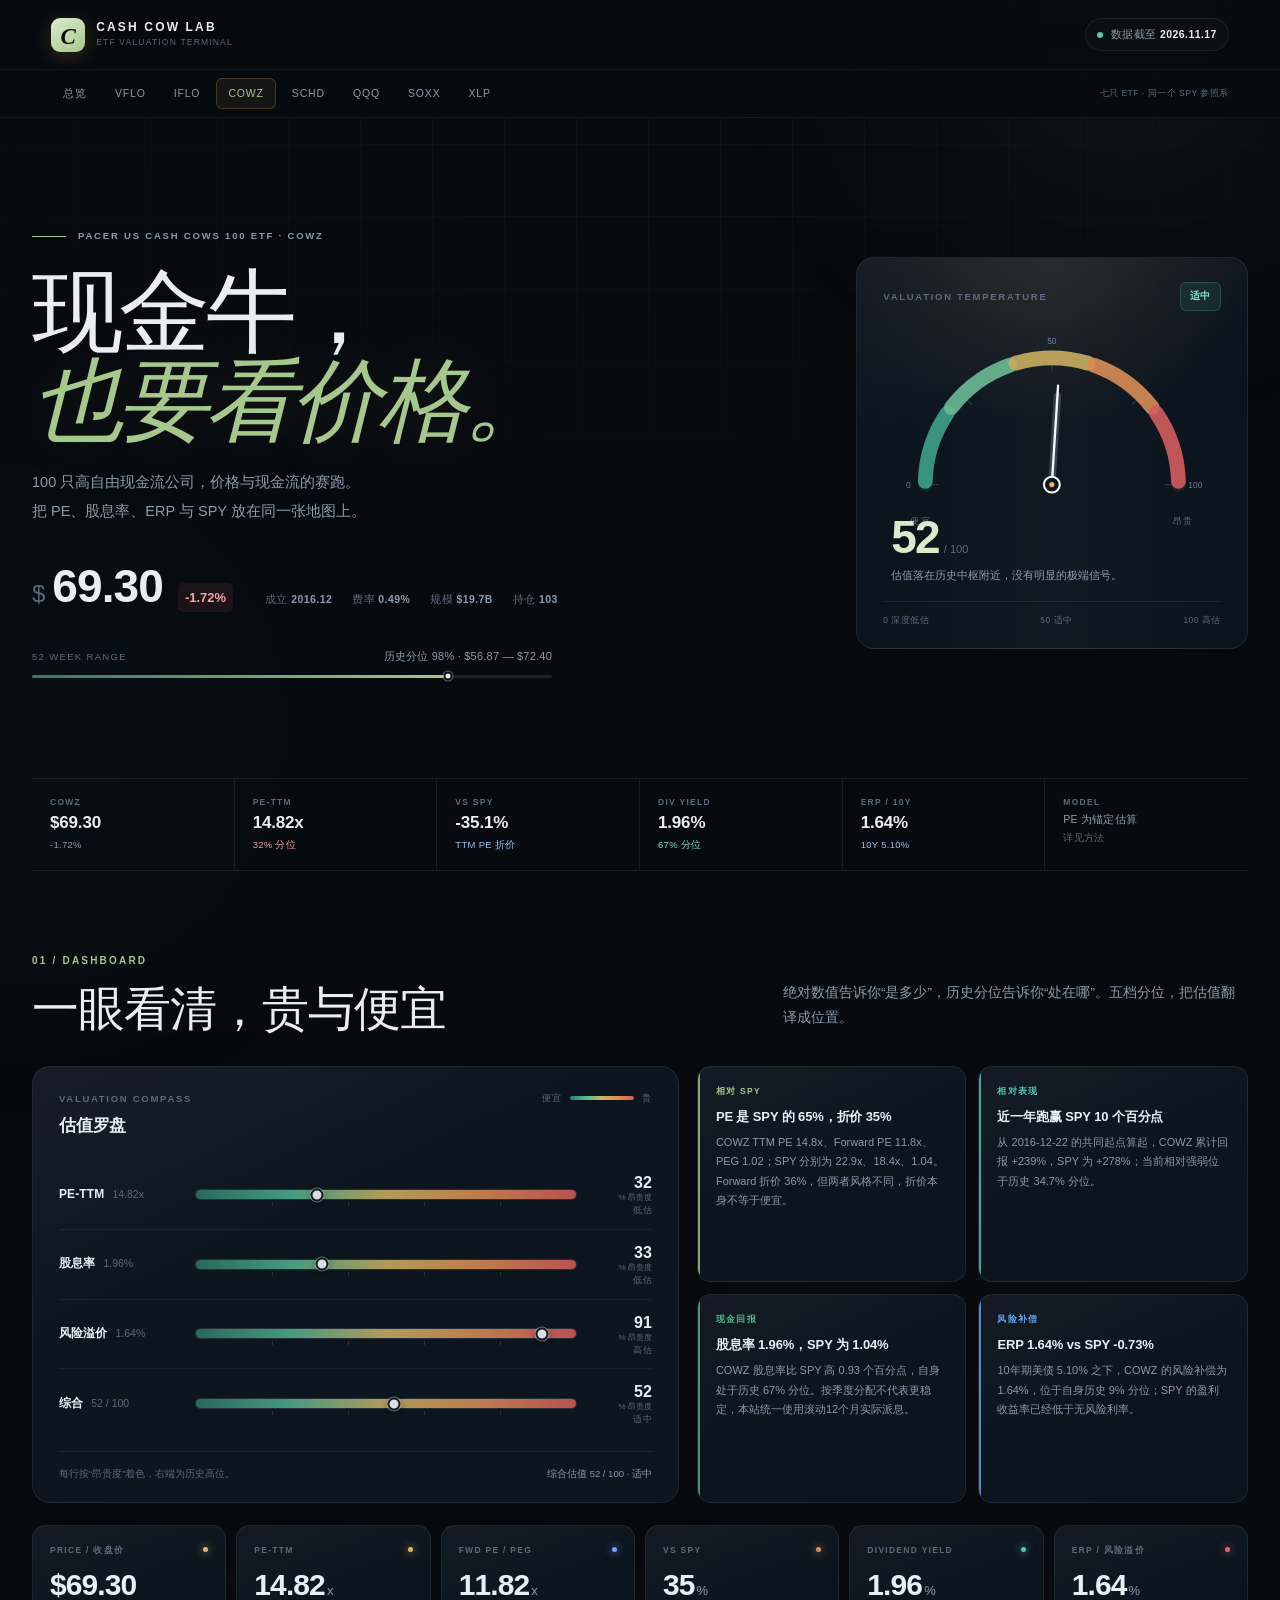
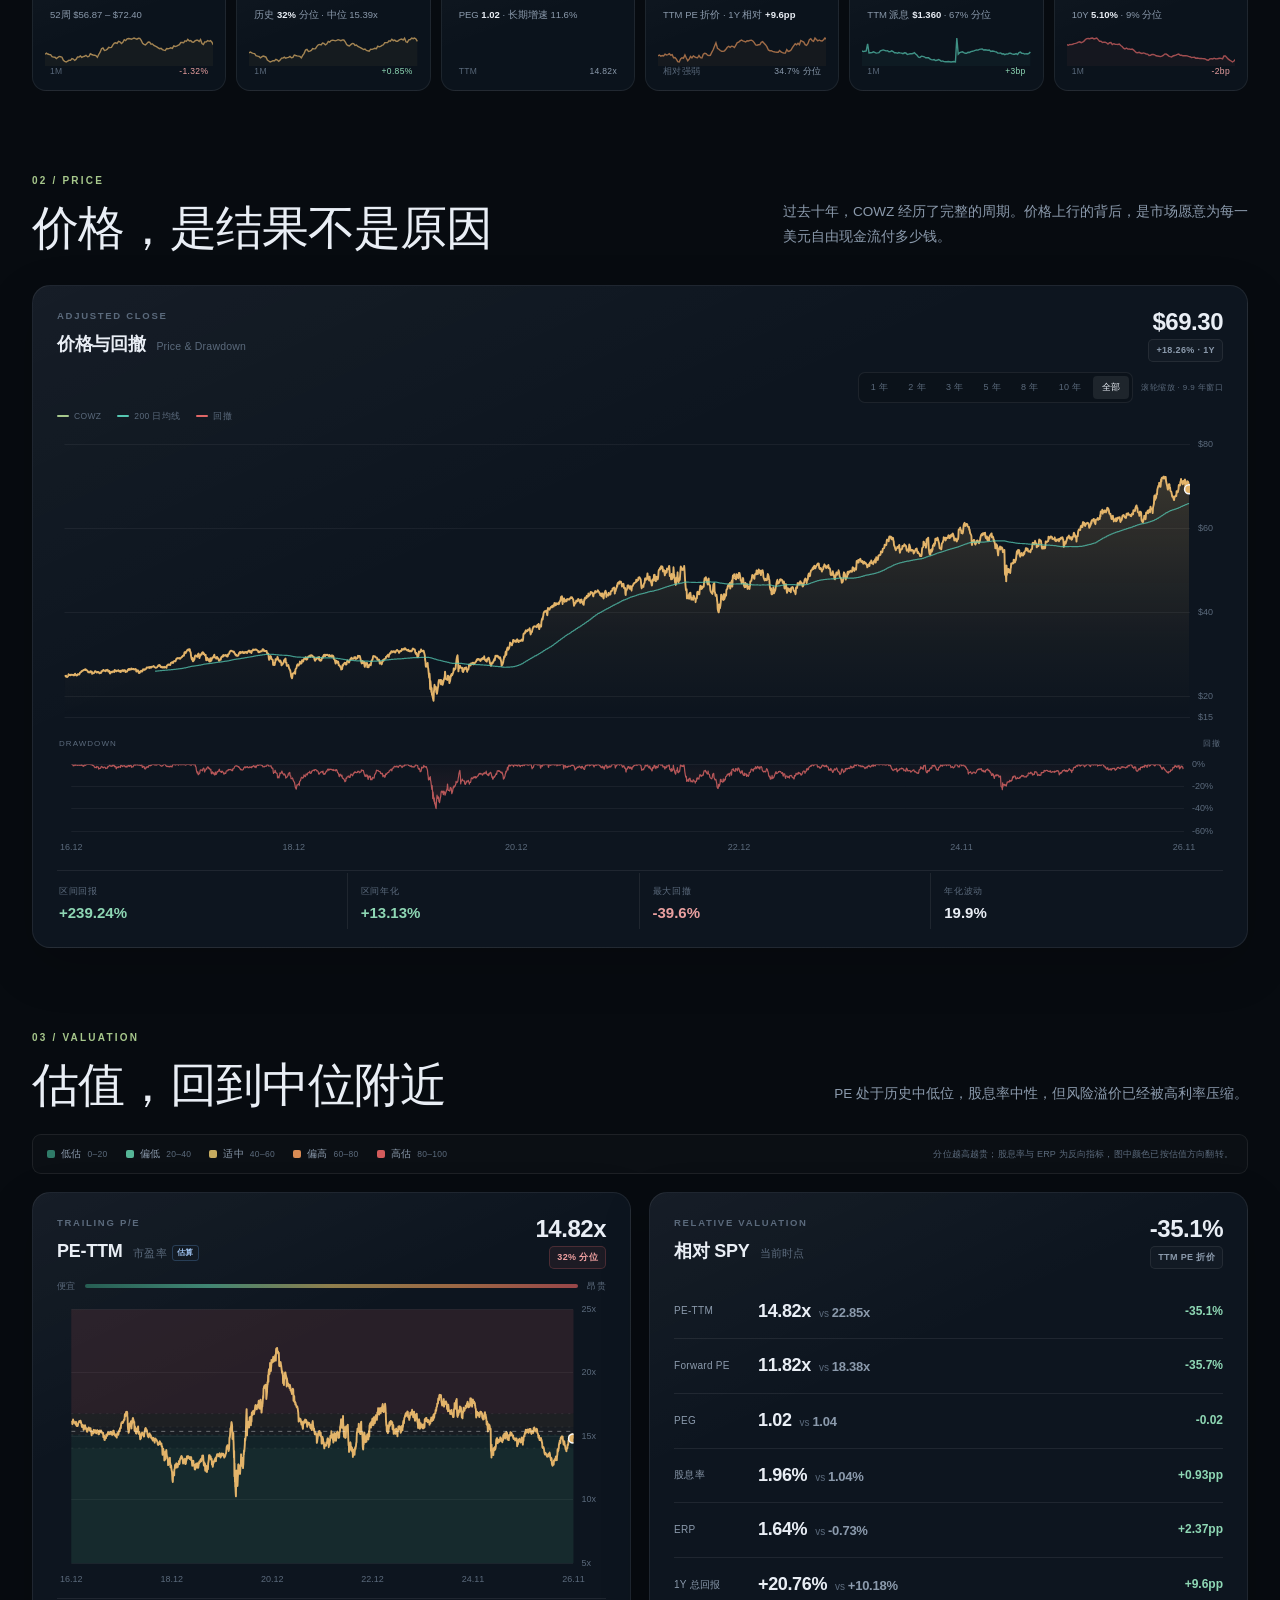
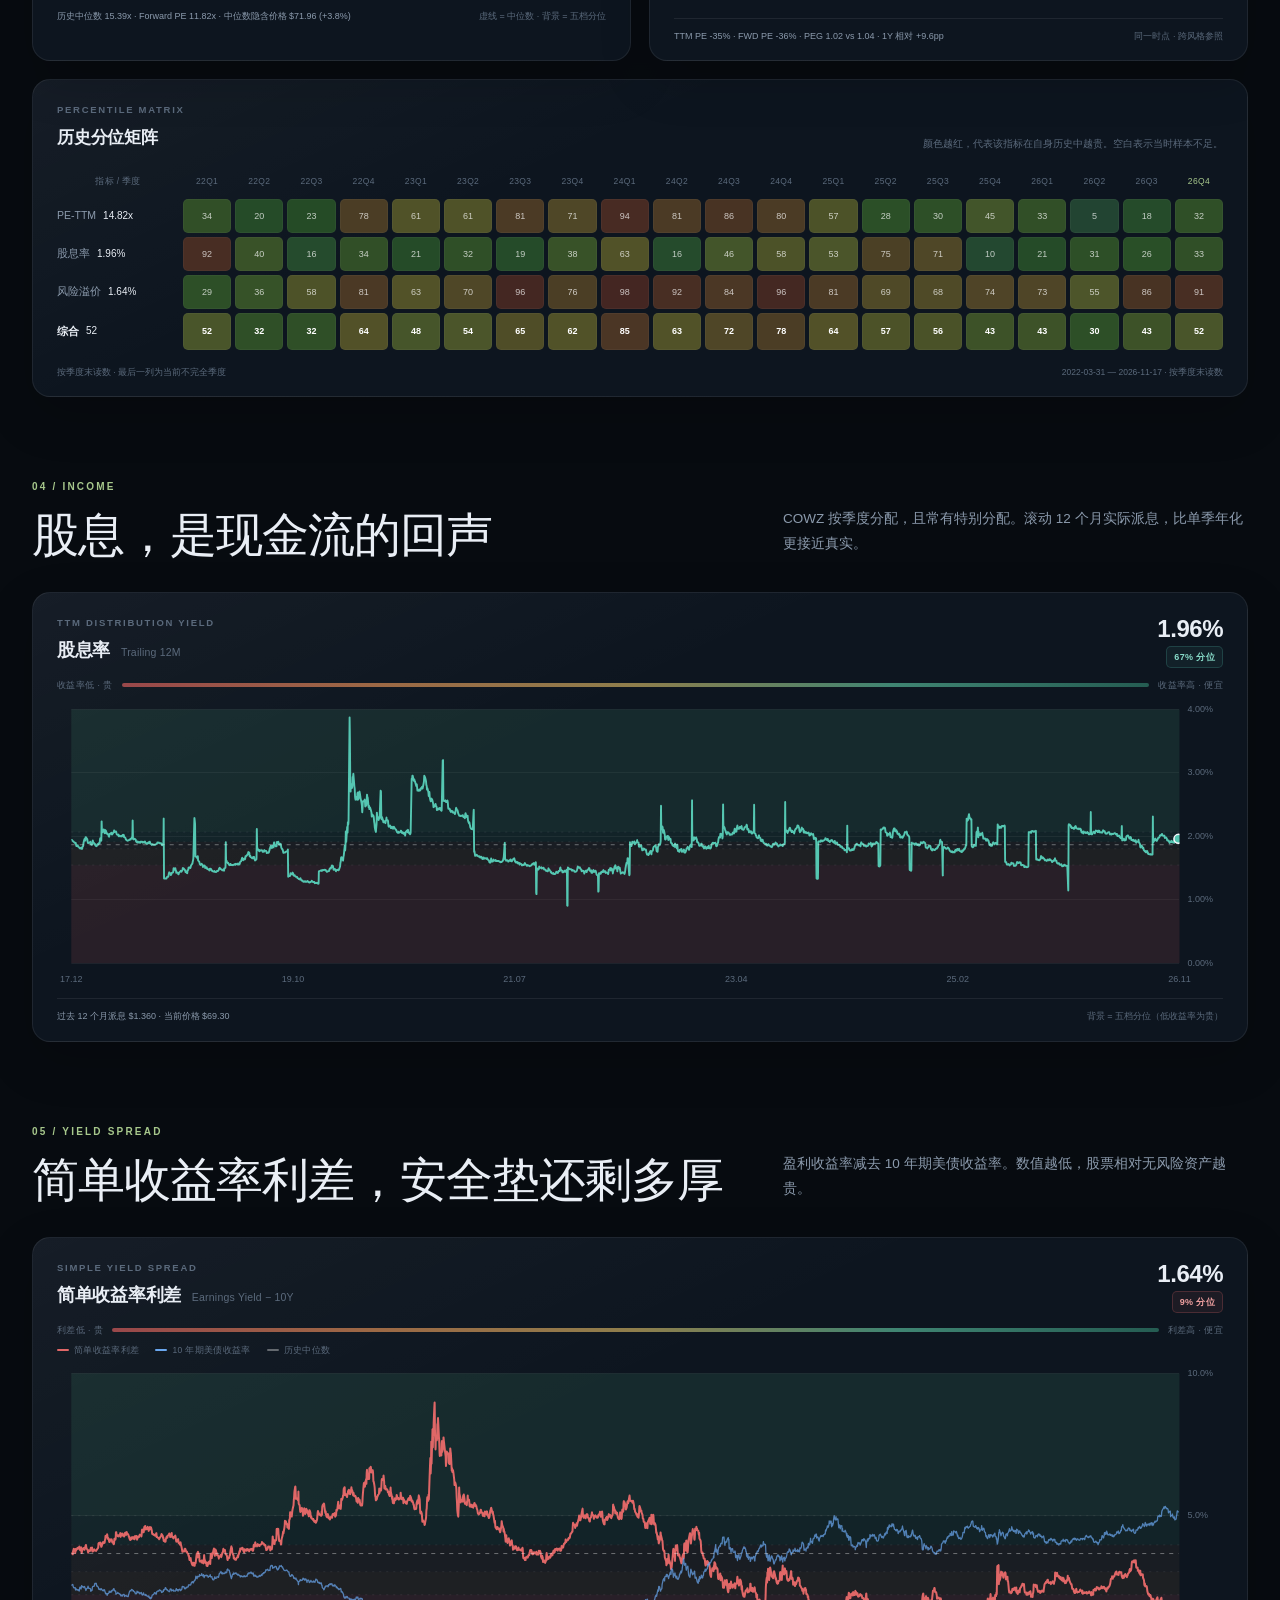
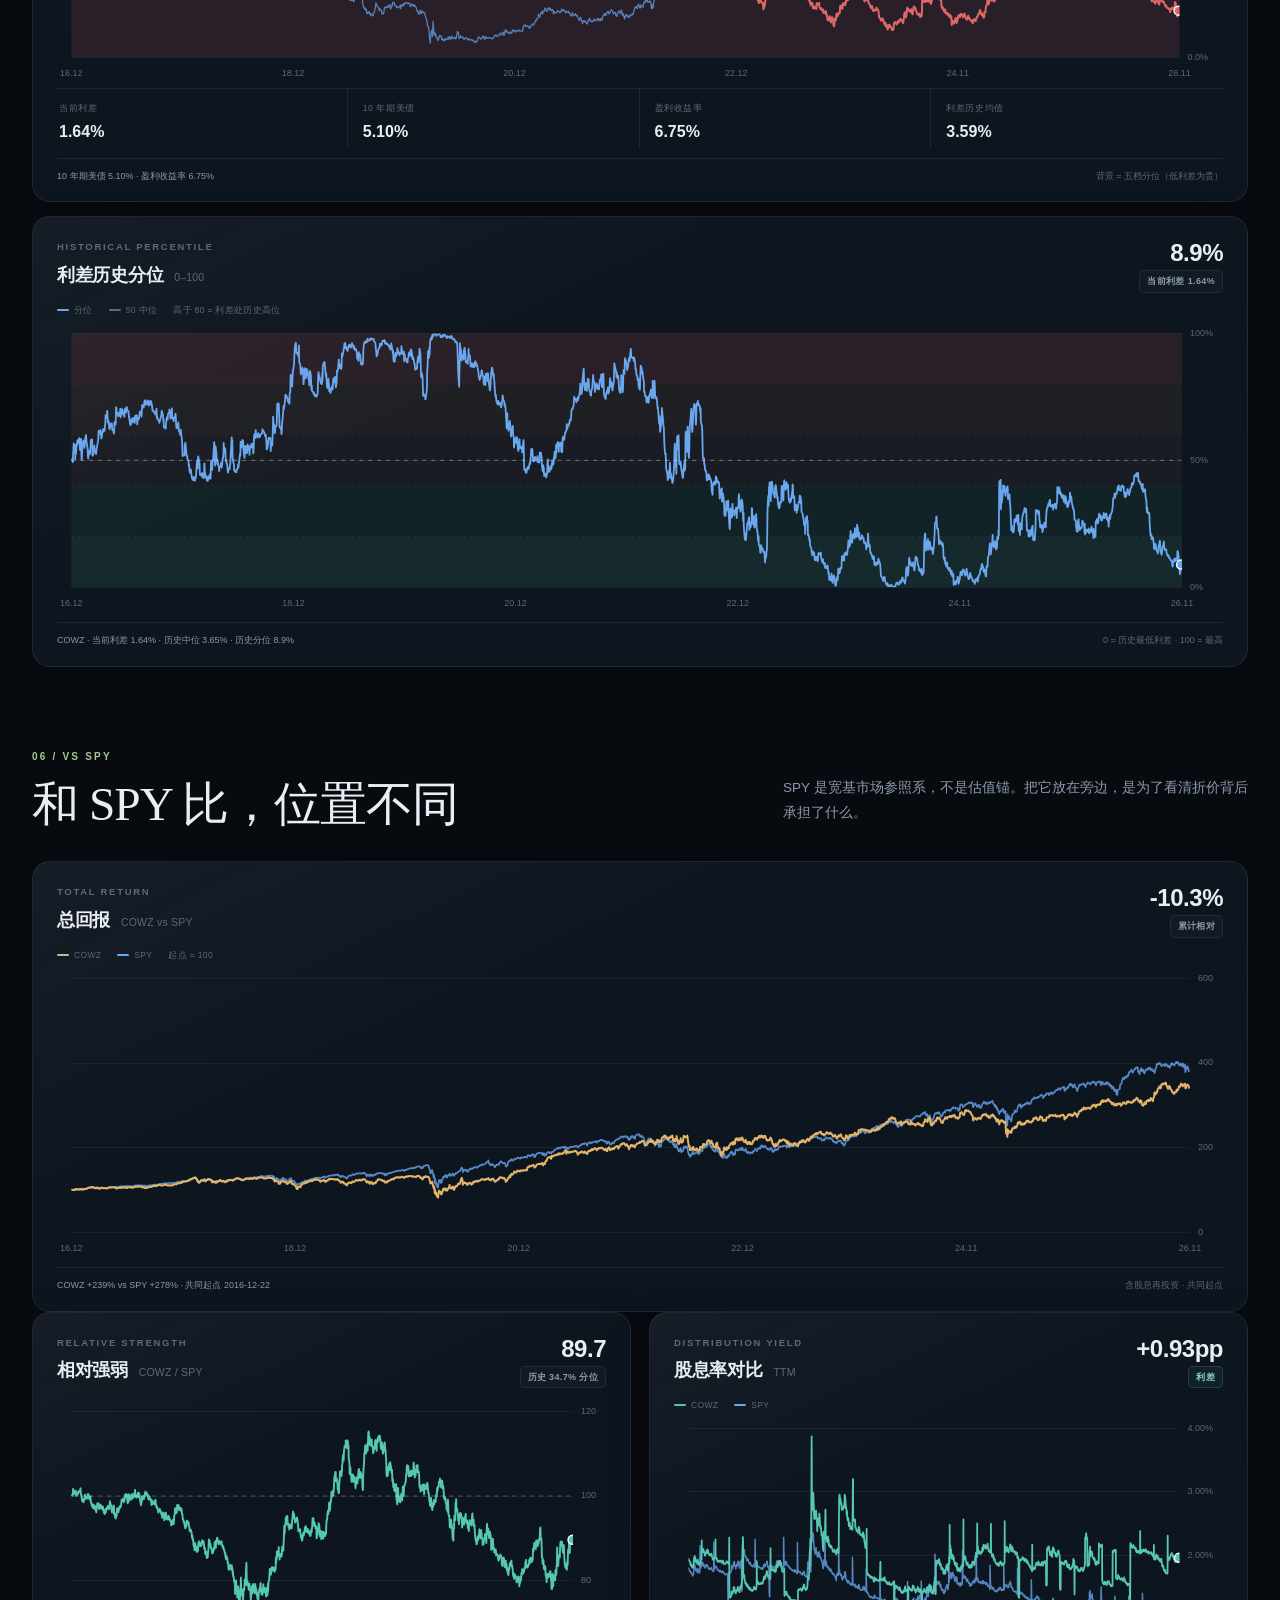
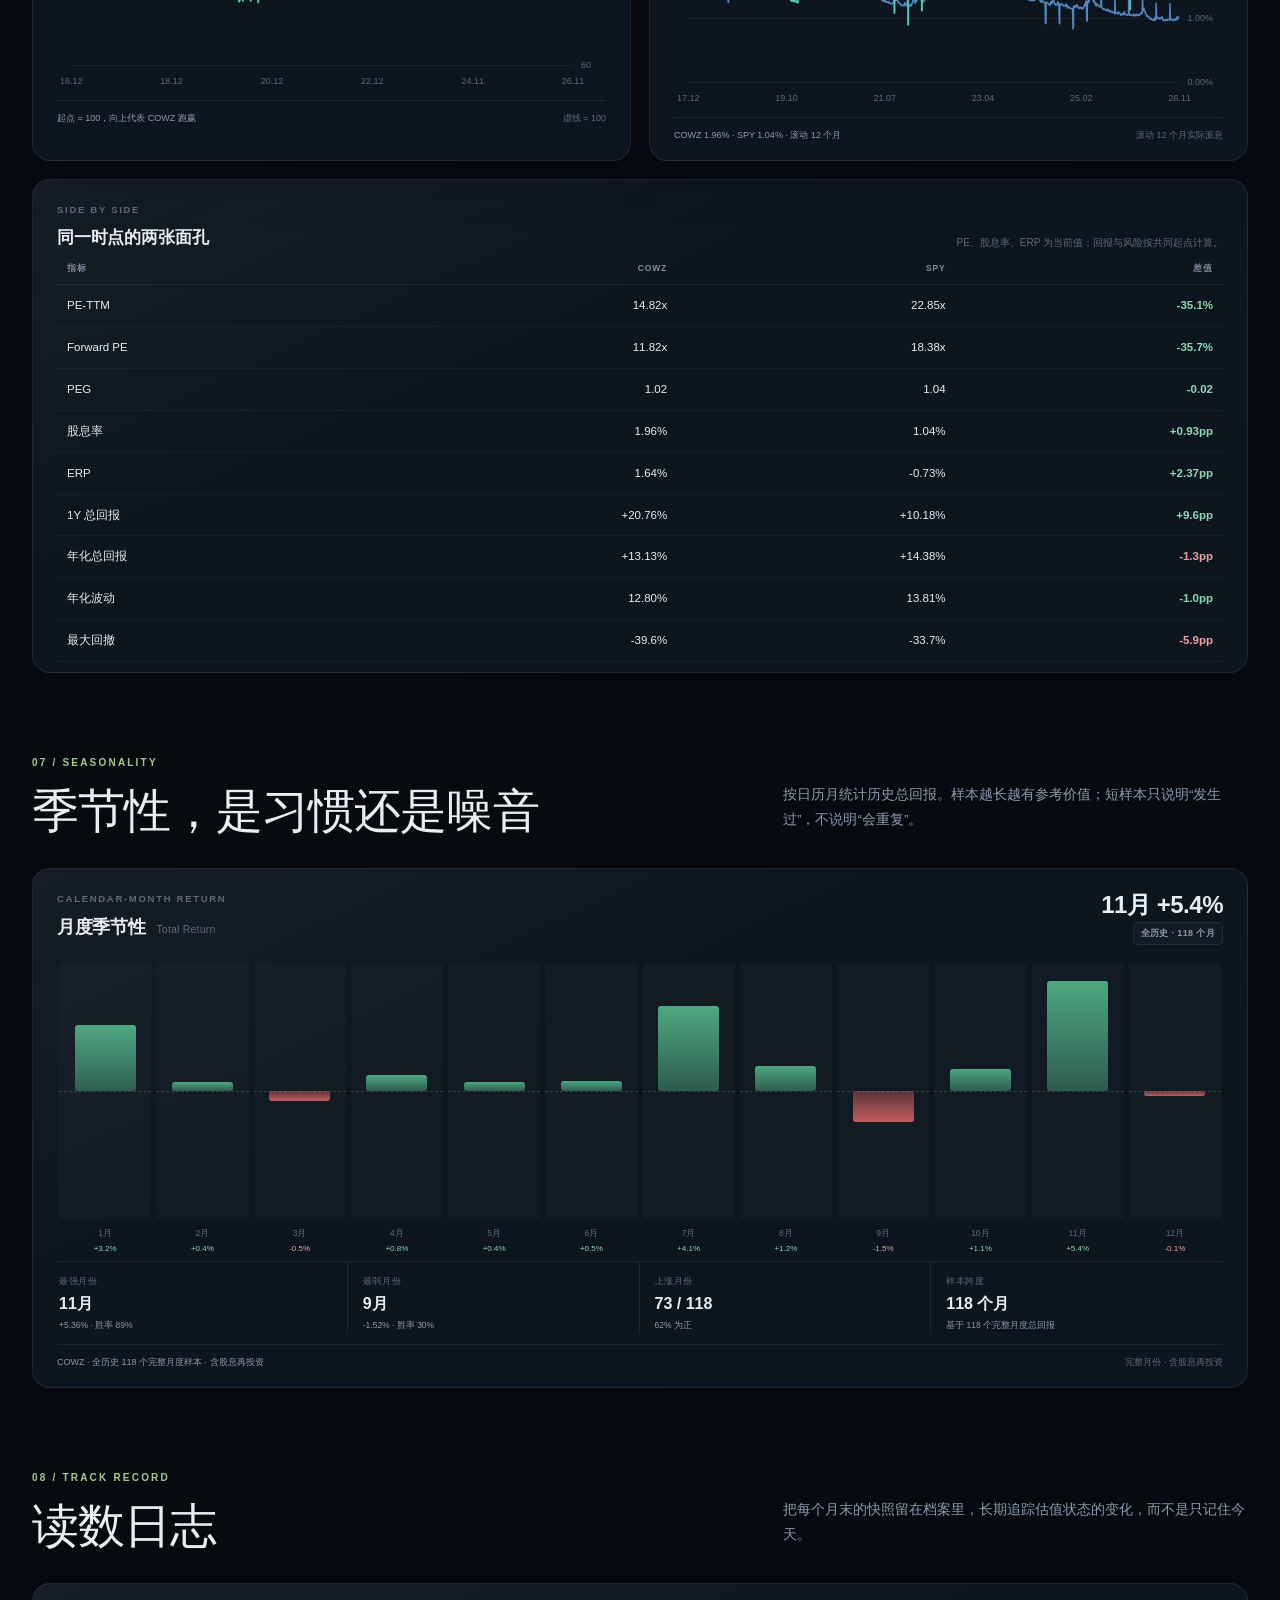
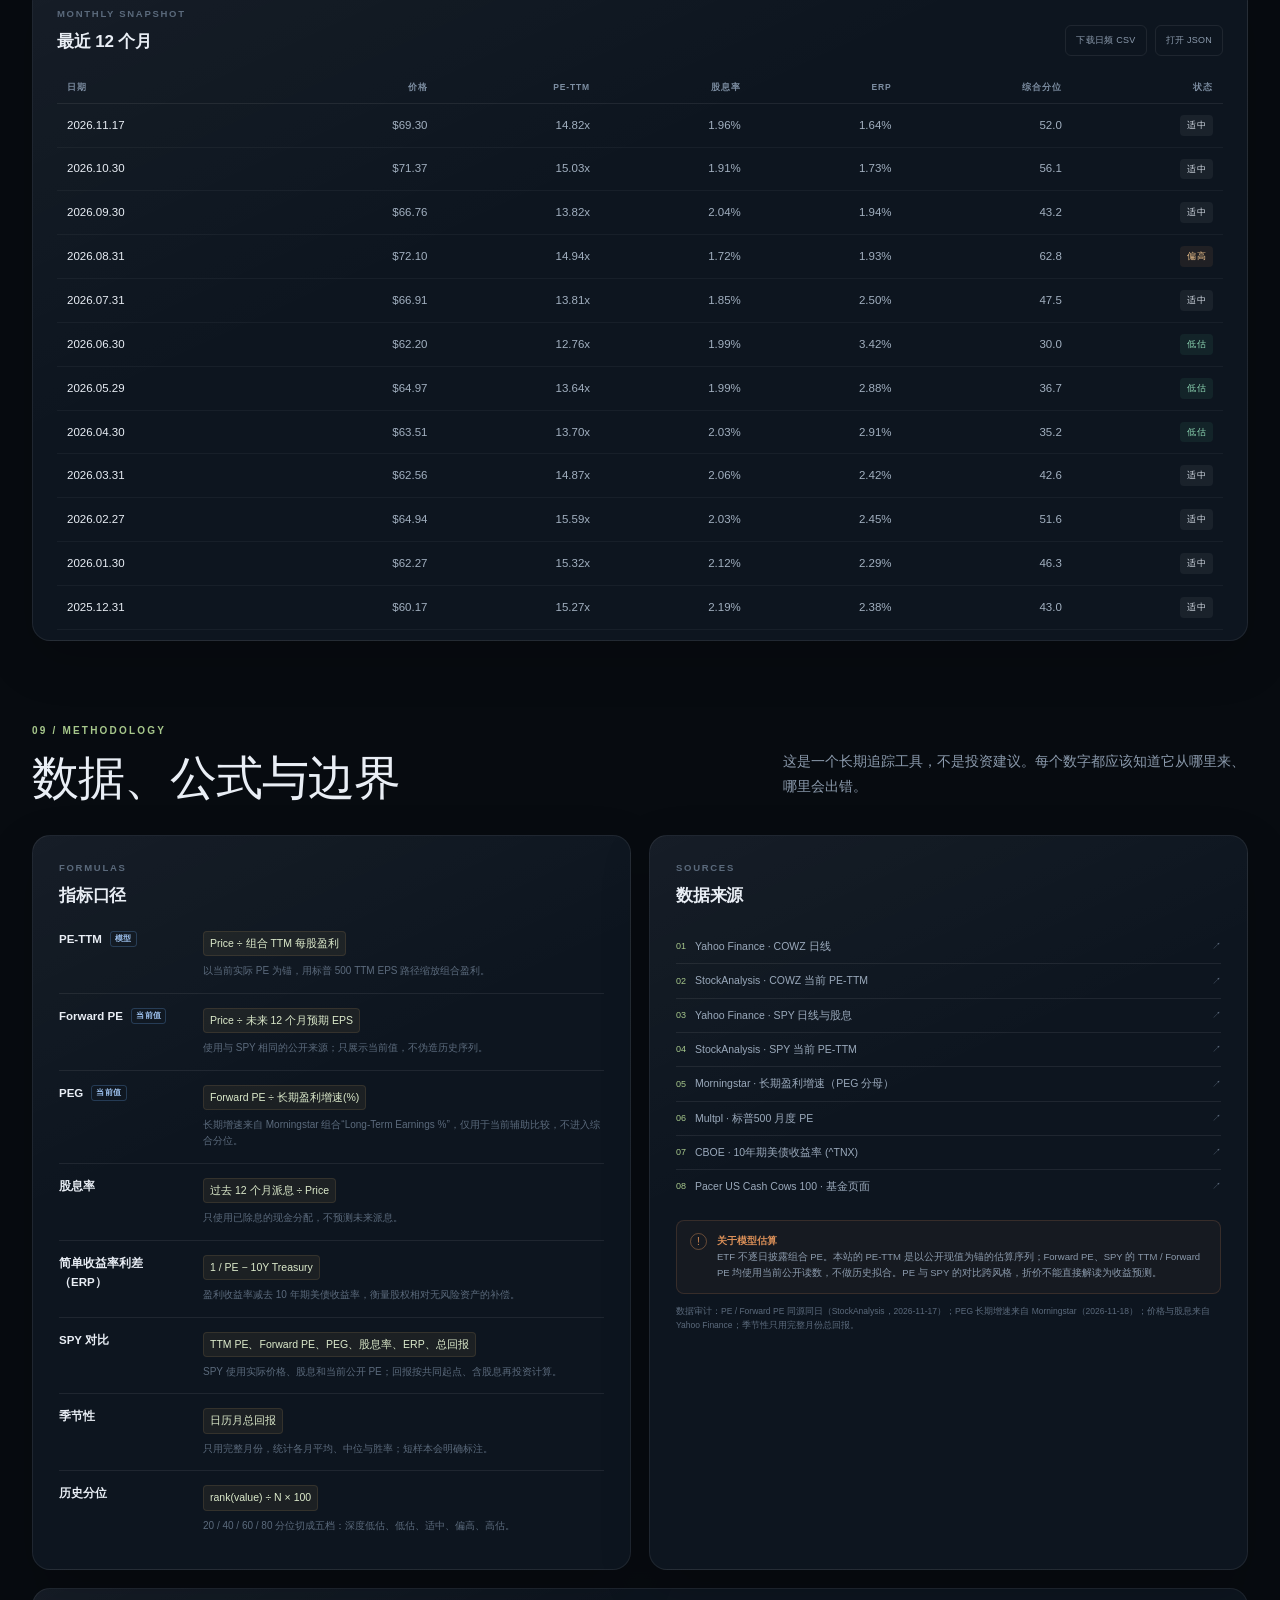
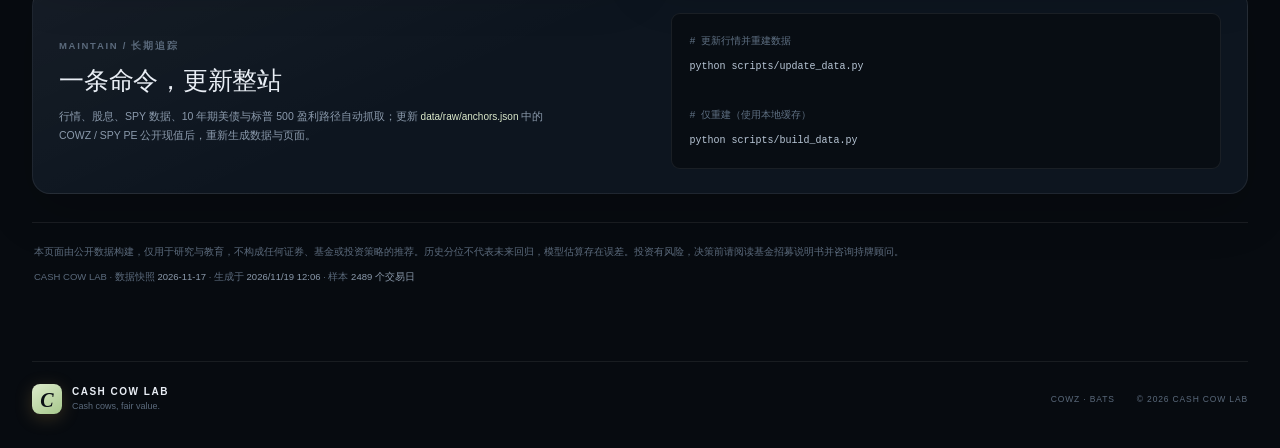
==== commit 6e0de1fc: "new-update" ====
--- a/site/cowz.html
+++ b/site/cowz.html
@@ -3,7 +3,7 @@
 <head>
 <meta charset="utf-8">
 <meta name="viewport" content="width=device-width, initial-scale=1">
-<meta name="description" content="七只 ETF 的估值罗盘：价格、PE-TTM、Forward PE、PEG、股息率、股权风险溢价及与 SPY 的对比。">
+<meta name="description" content="七只 ETF 的估值罗盘：价格、PE-TTM、Forward PE、PEG、股息率、简单收益率利差、利差分位及与 SPY 的对比。">
 <title>ETF 估值罗盘 · CASH COW LAB</title>
 <link rel="icon" href="favicon.svg" type="image/svg+xml">
 <link rel="stylesheet" href="styles.css">
@@ -202,19 +202,28 @@
 
   <section id="risk" class="section">
     <div class="section-head reveal">
-      <div><span class="kicker">05 / RISK PREMIUM</span><h2>风险溢价，安全垫还剩多厚</h2></div>
+      <div><span class="kicker">05 / YIELD SPREAD</span><h2>简单收益率利差，安全垫还剩多厚</h2></div>
       <p>盈利收益率减去 10 年期美债收益率。数值越低，股票相对无风险资产越贵。</p>
     </div>
     <div class="card chart-card chart-card-wide reveal">
       <div class="chart-head">
-        <div class="chart-title"><span class="micro">EQUITY RISK PREMIUM</span><h3>股权风险溢价 <small>vs 10Y Treasury</small></h3></div>
+        <div class="chart-title"><span class="micro">SIMPLE YIELD SPREAD</span><h3>简单收益率利差 <small>Earnings Yield − 10Y</small></h3></div>
         <div class="chart-read"><b id="erpRead">—</b><span class="pill badge-red" id="erpPill">—</span></div>
       </div>
-      <div class="band-legend reverse"><span>溢价低 · 贵</span><div class="band-gradient reverse"></div><span>溢价高 · 便宜</span></div>
-      <div class="line-legend"><span><i class="swatch red"></i>股权风险溢价</span><span><i class="swatch blue"></i>10 年期美债收益率</span><span><i class="swatch dim"></i>历史中位数</span></div>
+      <div class="band-legend reverse"><span>利差低 · 贵</span><div class="band-gradient reverse"></div><span>利差高 · 便宜</span></div>
+      <div class="line-legend"><span><i class="swatch red"></i>简单收益率利差</span><span><i class="swatch blue"></i>10 年期美债收益率</span><span><i class="swatch dim"></i>历史中位数</span></div>
       <div class="chart-wrap chart-erp"><canvas id="erpChart"></canvas></div>
       <div class="risk-strip" id="riskStrip"></div>
-      <div class="chart-foot"><span id="erpFoot">—</span><span>背景 = 五档分位（低溢价为贵）</span></div>
+      <div class="chart-foot"><span id="erpFoot">—</span><span>背景 = 五档分位（低利差为贵）</span></div>
+    </div>
+    <div class="card chart-card chart-card-wide reveal">
+      <div class="chart-head">
+        <div class="chart-title"><span class="micro">HISTORICAL PERCENTILE</span><h3>利差历史分位 <small>0–100</small></h3></div>
+        <div class="chart-read"><b id="erpPctRead">—</b><span class="pill badge-blue" id="erpPctPill">—</span></div>
+      </div>
+      <div class="line-legend"><span><i class="swatch blue"></i>分位</span><span><i class="swatch dim"></i>50 中位</span><span>高于 80 = 利差处历史高位</span></div>
+      <div class="chart-wrap chart-mid"><canvas id="erpPctChart"></canvas></div>
+      <div class="chart-foot"><span id="erpPctFoot">—</span><span>0 = 历史最低利差 · 100 = 最高</span></div>
     </div>
   </section>
 
@@ -321,7 +330,7 @@
           <div><dt>Forward PE <span class="tag-model">当前值</span></dt><dd><code>Price ÷ 未来 12 个月预期 EPS</code><p>使用与 SPY 相同的公开来源；只展示当前值，不伪造历史序列。</p></div>
           <div><dt>PEG <span class="tag-model">当前值</span></dt><dd><code>Forward PE ÷ 长期盈利增速(%)</code><p>长期增速来自 Morningstar 组合“Long-Term Earnings %”，仅用于当前辅助比较，不进入综合分位。</p></div>
           <div><dt>股息率</dt><dd><code>过去 12 个月派息 ÷ Price</code><p>只使用已除息的现金分配，不预测未来派息。</p></div>
-          <div><dt>风险溢价 ERP</dt><dd><code>1 / PE − 10Y Treasury</code><p>盈利收益率减去 10 年期美债收益率，衡量股权相对无风险资产的补偿。</p></div>
+          <div><dt>简单收益率利差（ERP）</dt><dd><code>1 / PE − 10Y Treasury</code><p>盈利收益率减去 10 年期美债收益率，衡量股权相对无风险资产的补偿。</p></div>
           <div><dt>SPY 对比</dt><dd><code>TTM PE、Forward PE、PEG、股息率、ERP、总回报</code><p>SPY 使用实际价格、股息和当前公开 PE；回报按共同起点、含股息再投资计算。</p></div>
           <div><dt>季节性</dt><dd><code>日历月总回报</code><p>只用完整月份，统计各月平均、中位与胜率；短样本会明确标注。</p></div>
           <div><dt>历史分位</dt><dd><code>rank(value) ÷ N × 100</code><p>20 / 40 / 60 / 80 分位切成五档：深度低估、低估、适中、偏高、高估。</p></div>
--- a/site/styles.css
+++ b/site/styles.css
@@ -613,6 +613,7 @@
 .chart-price { height: 300px; margin-top: 8px; }
 .chart-dd { height: 105px; }
 .chart-erp { height: 322px; margin-top: 3px; }
+.chart-card-wide + .chart-card-wide { margin-top: 14px; }
 .ratio-card { margin-top: 0; }
 .chart-ratio { height: 330px; margin-top: 4px; }
 .chart-macd { height: 180px; margin-top: 2px; }
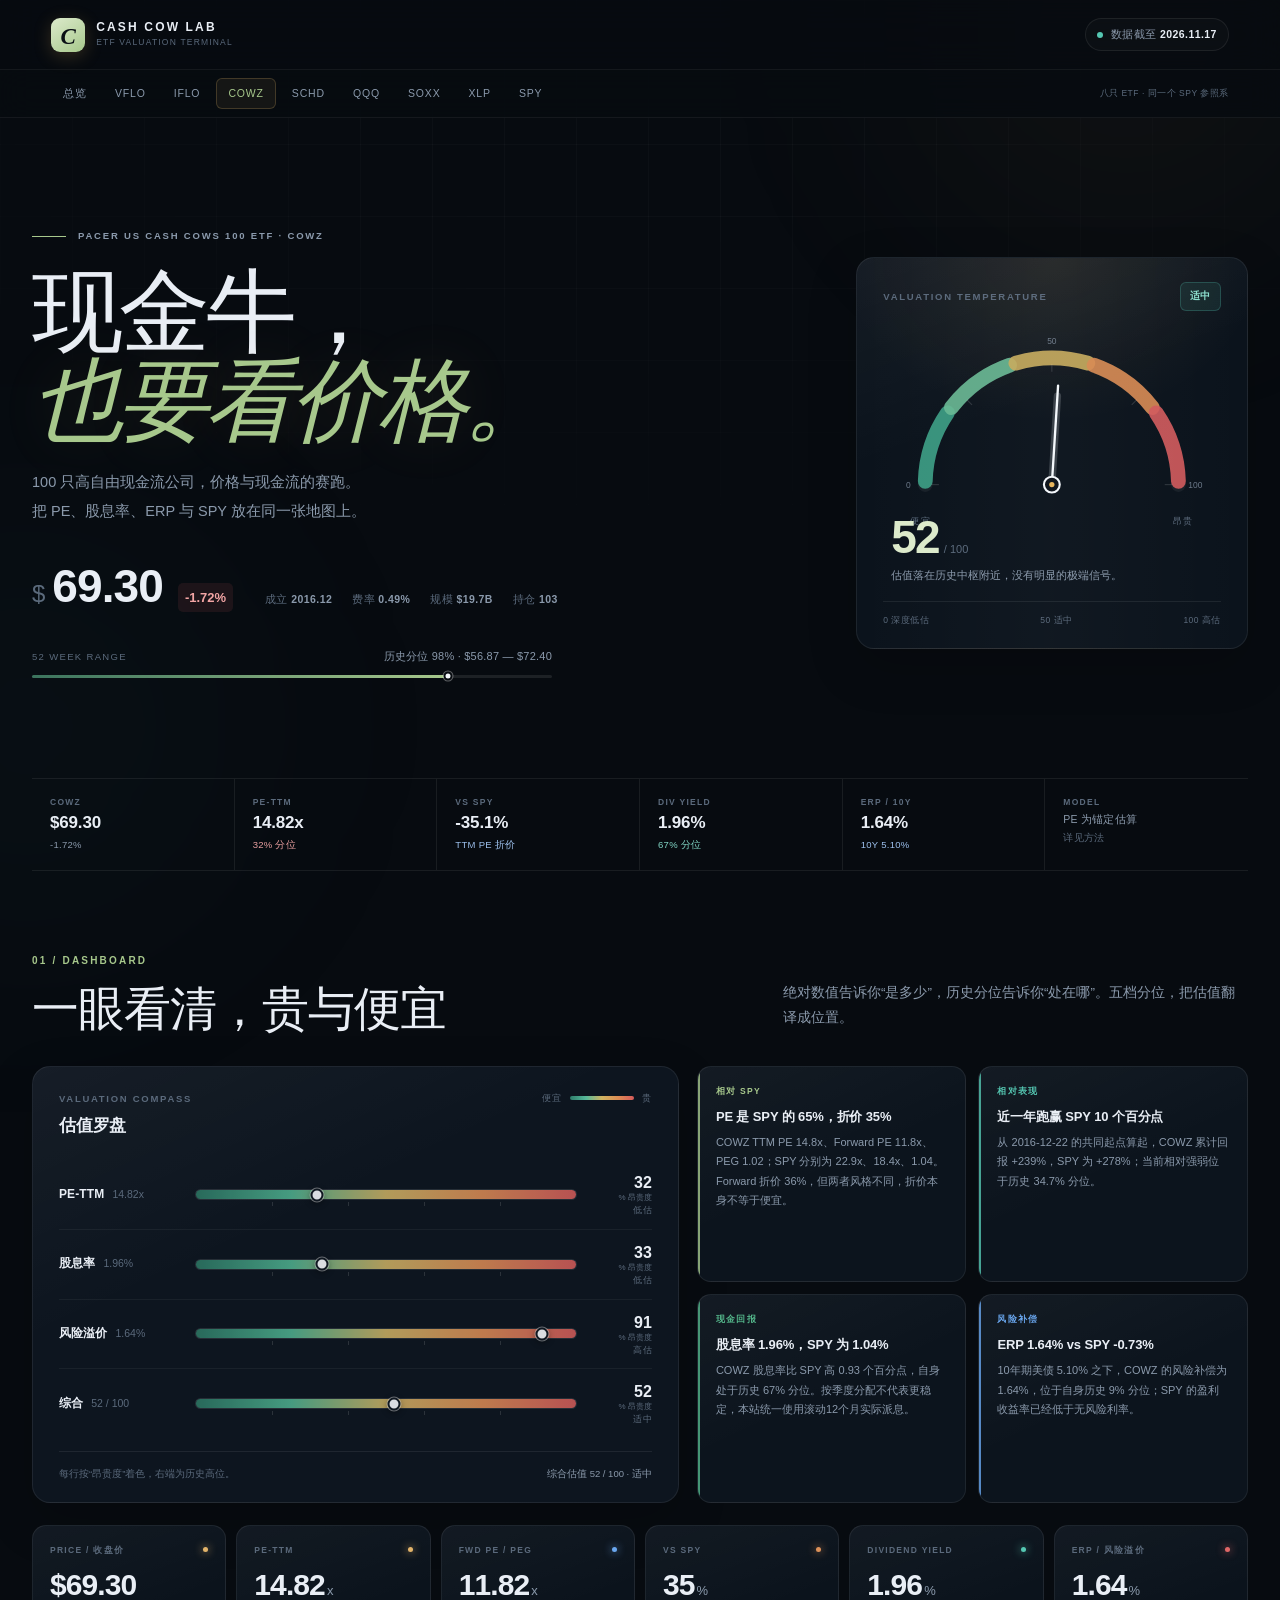
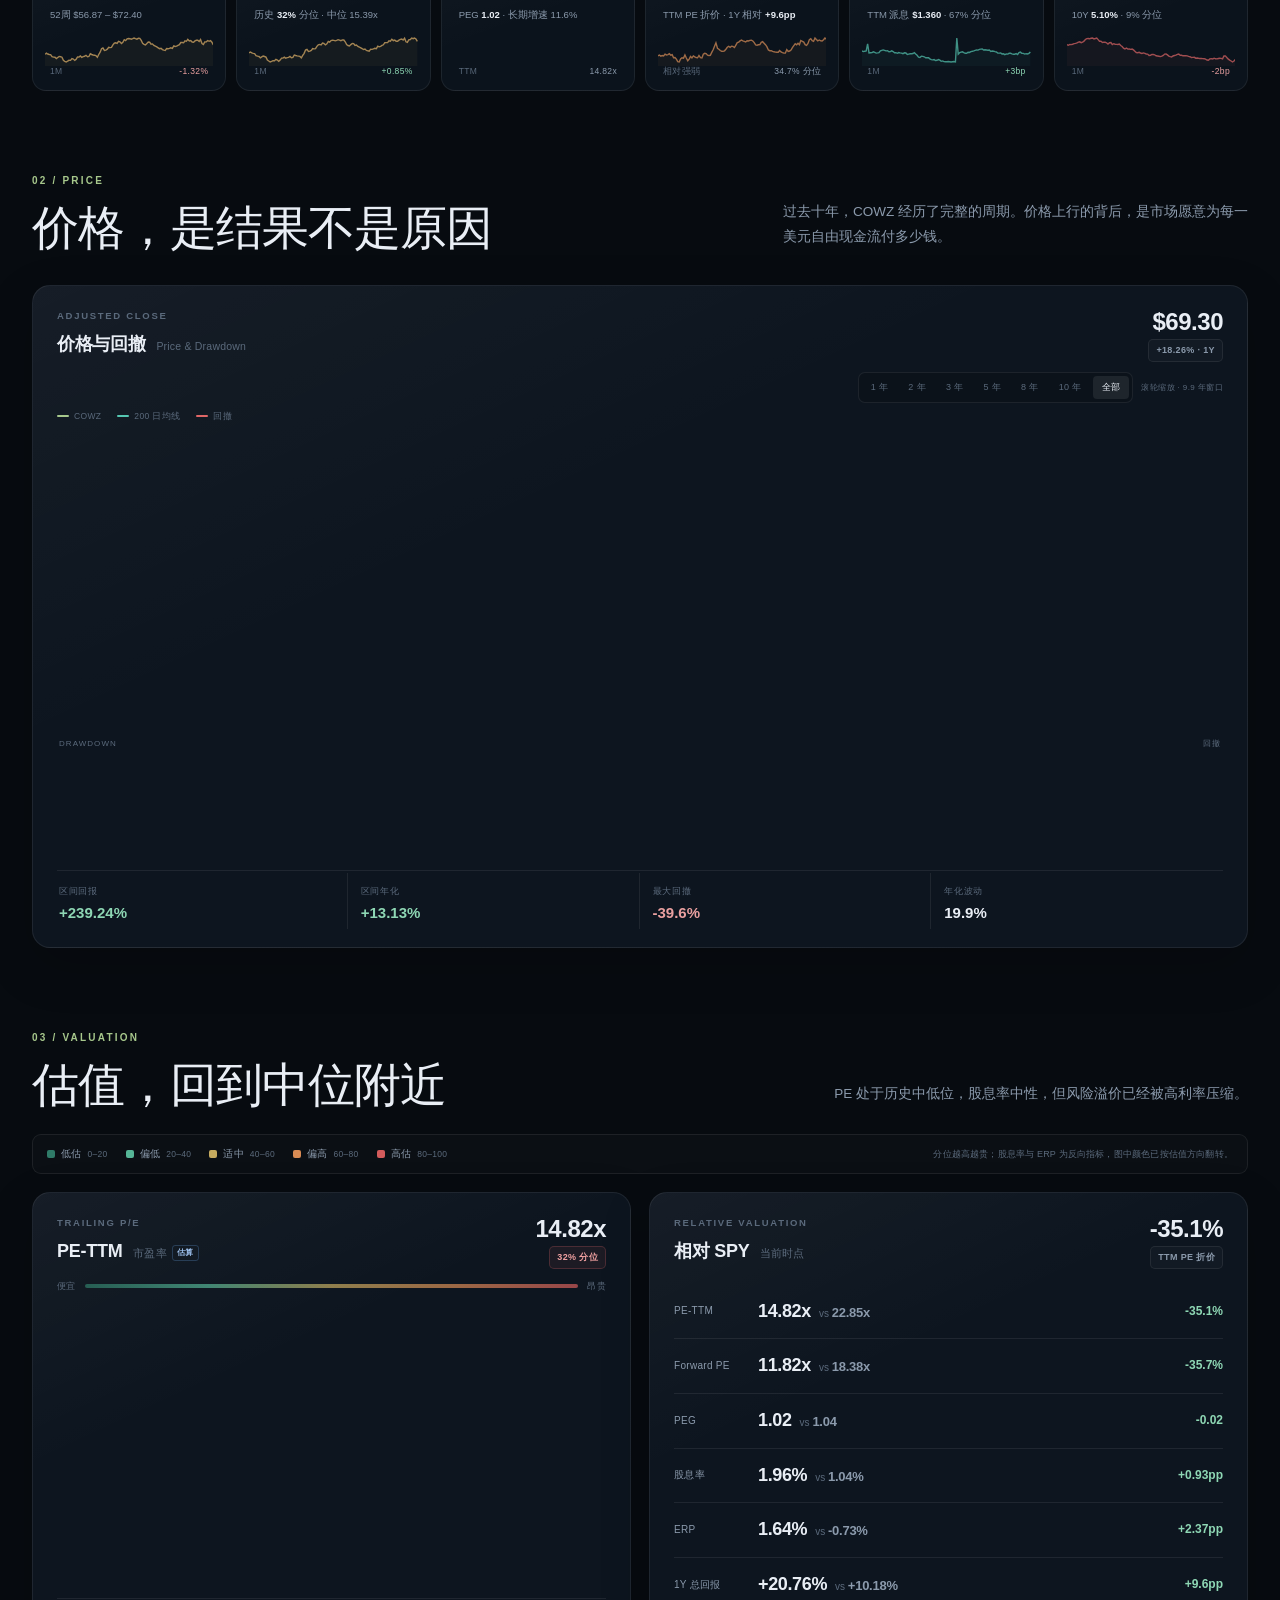
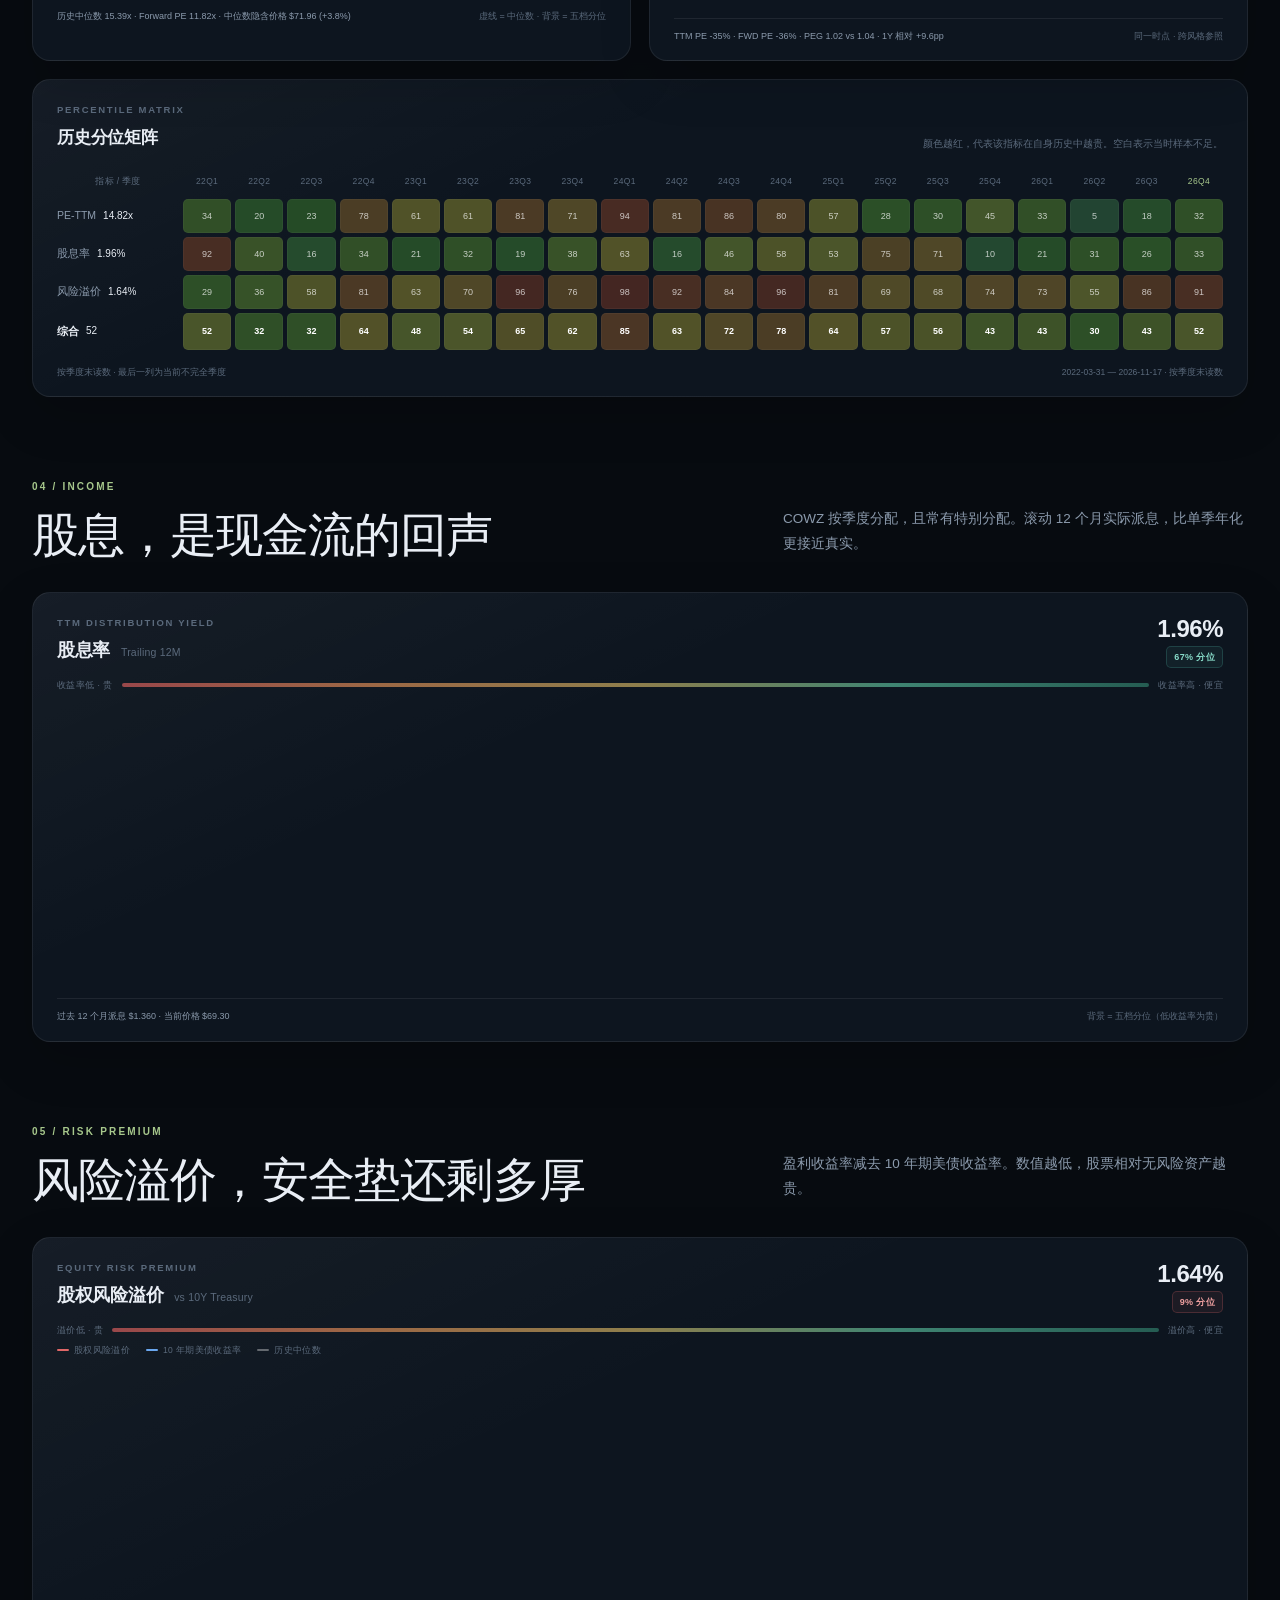
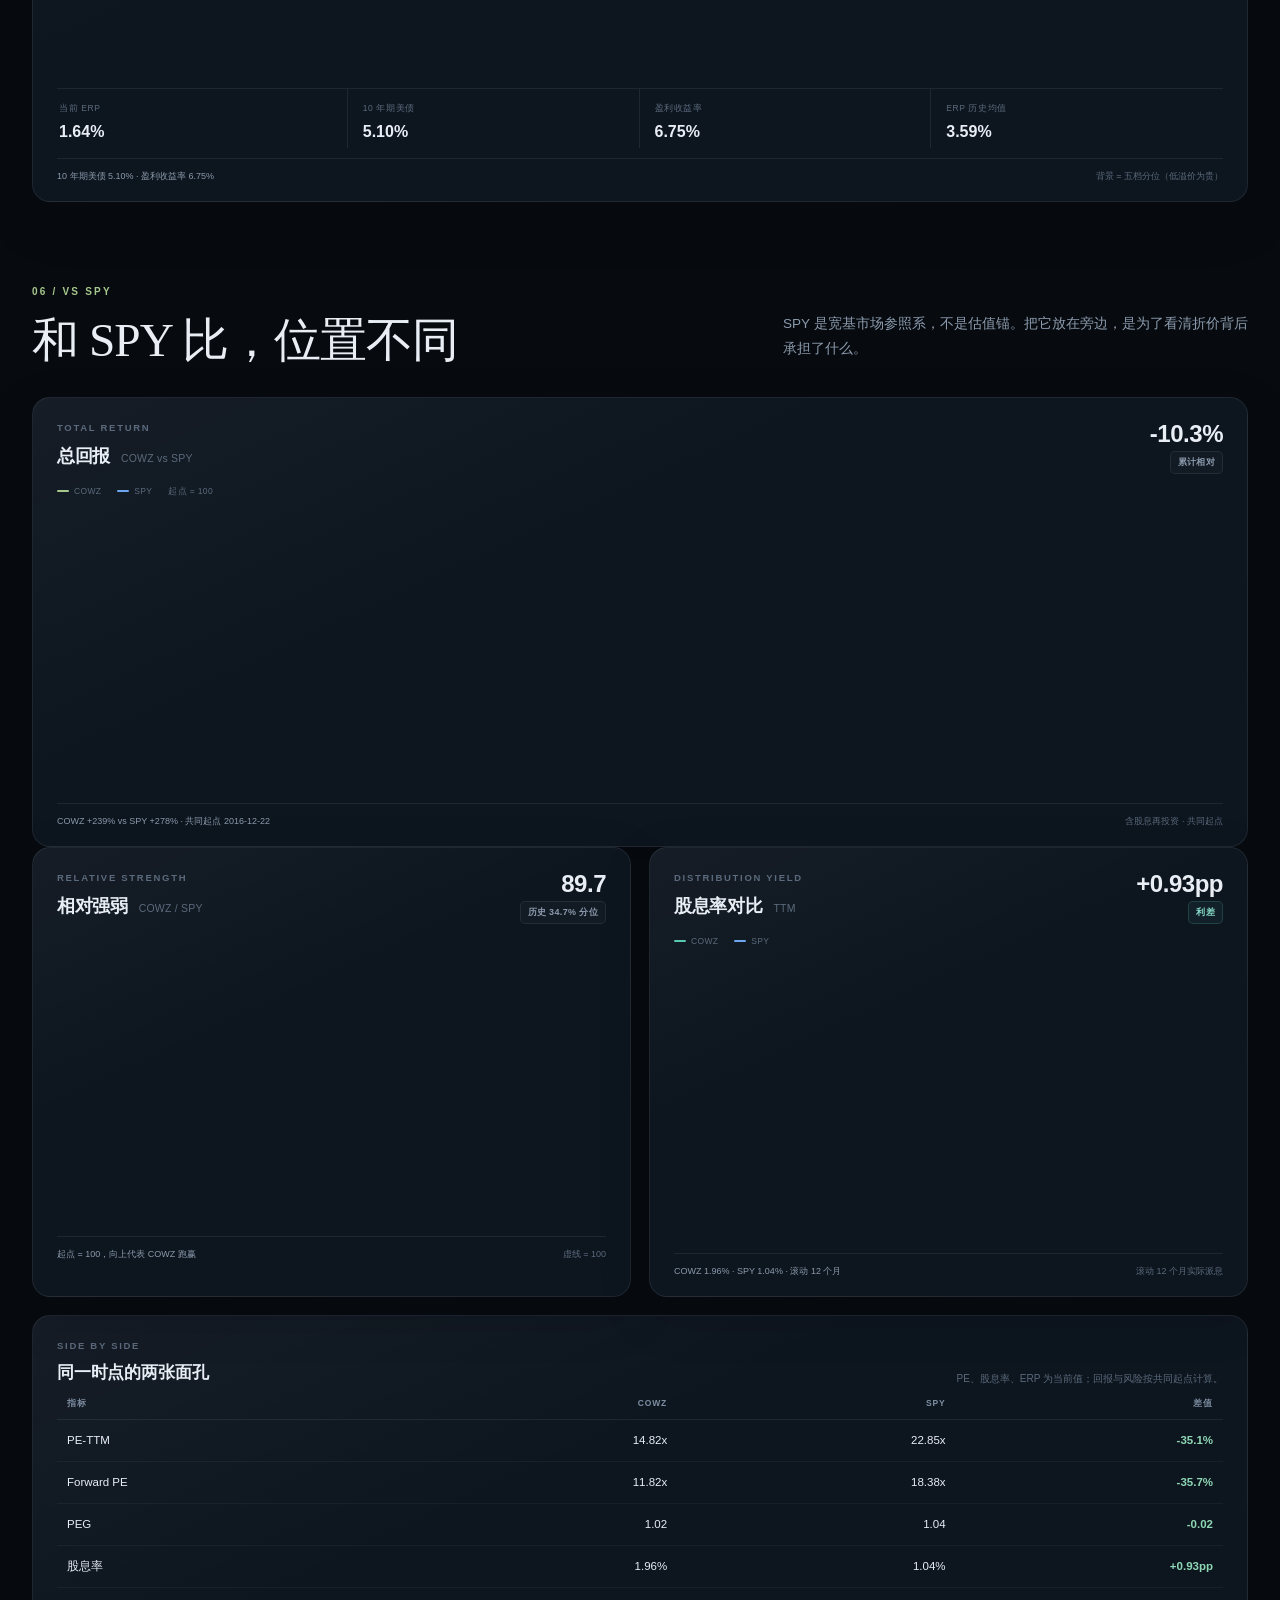
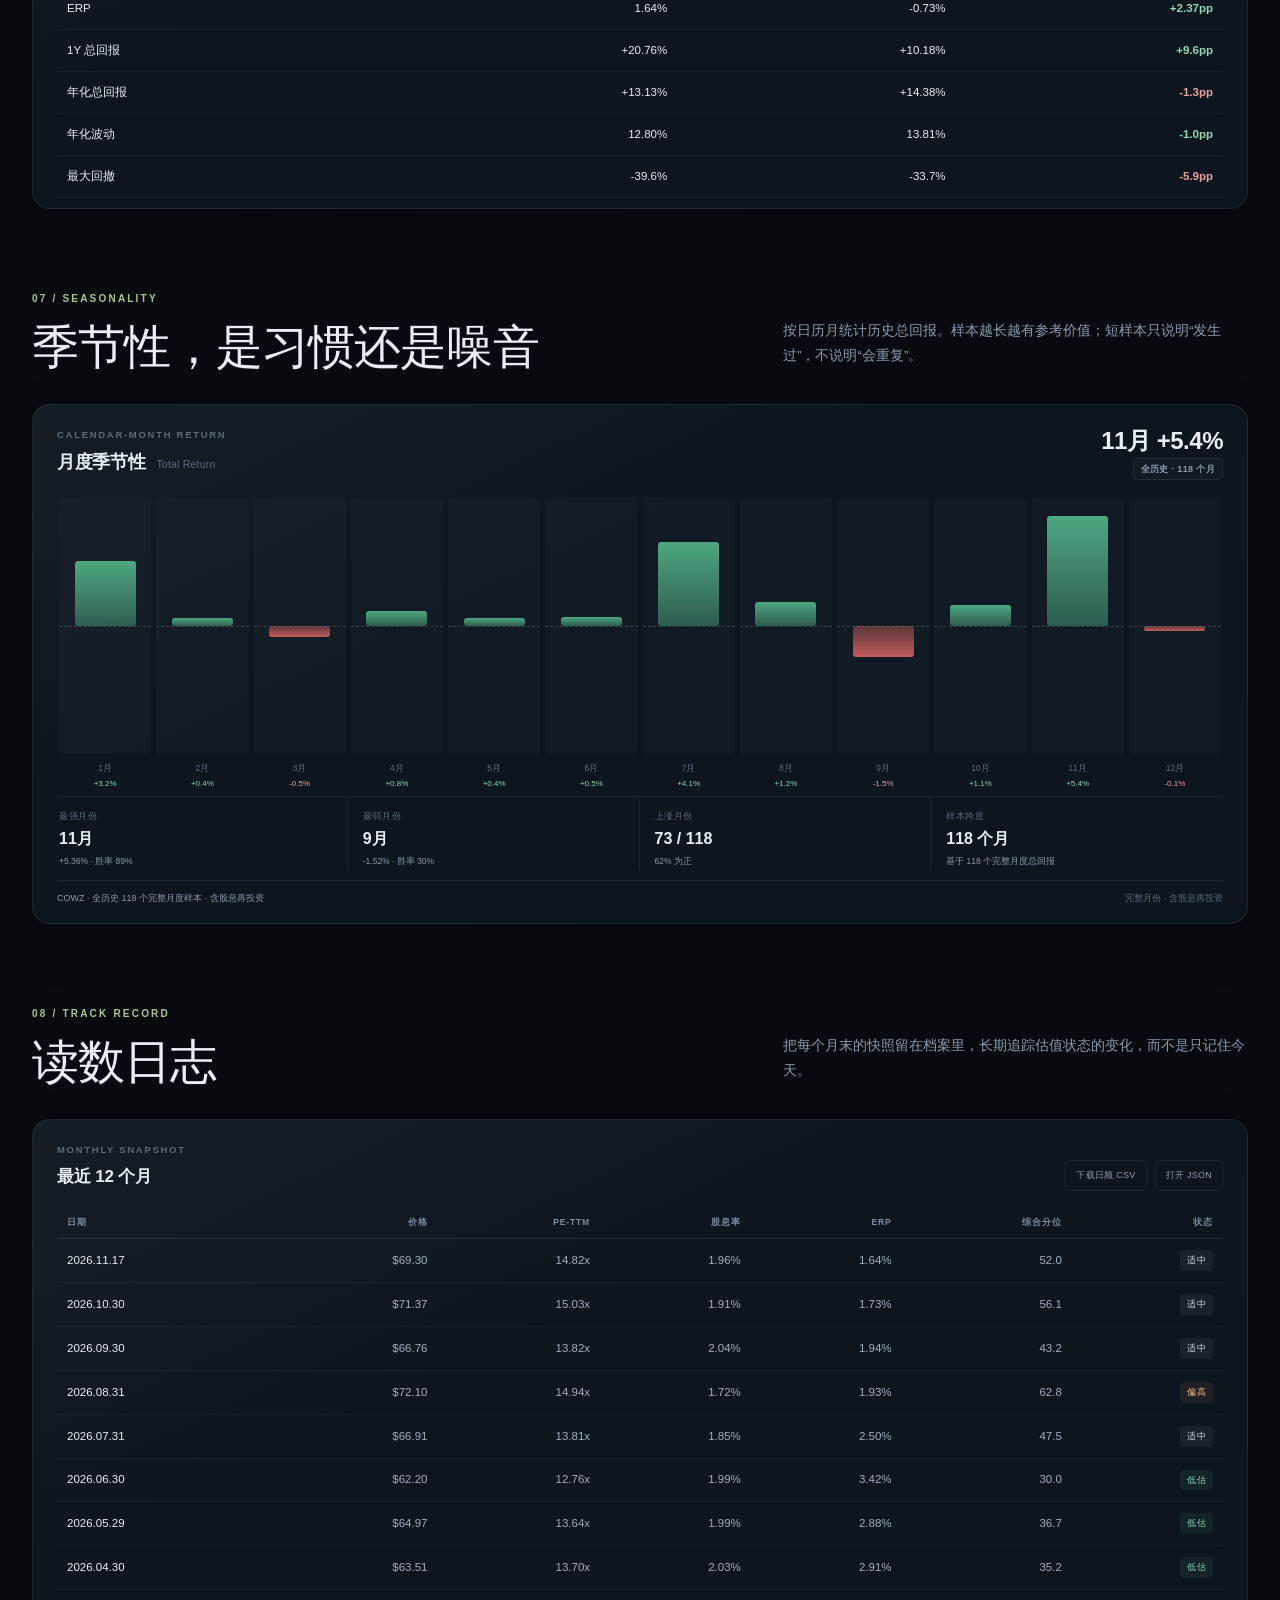
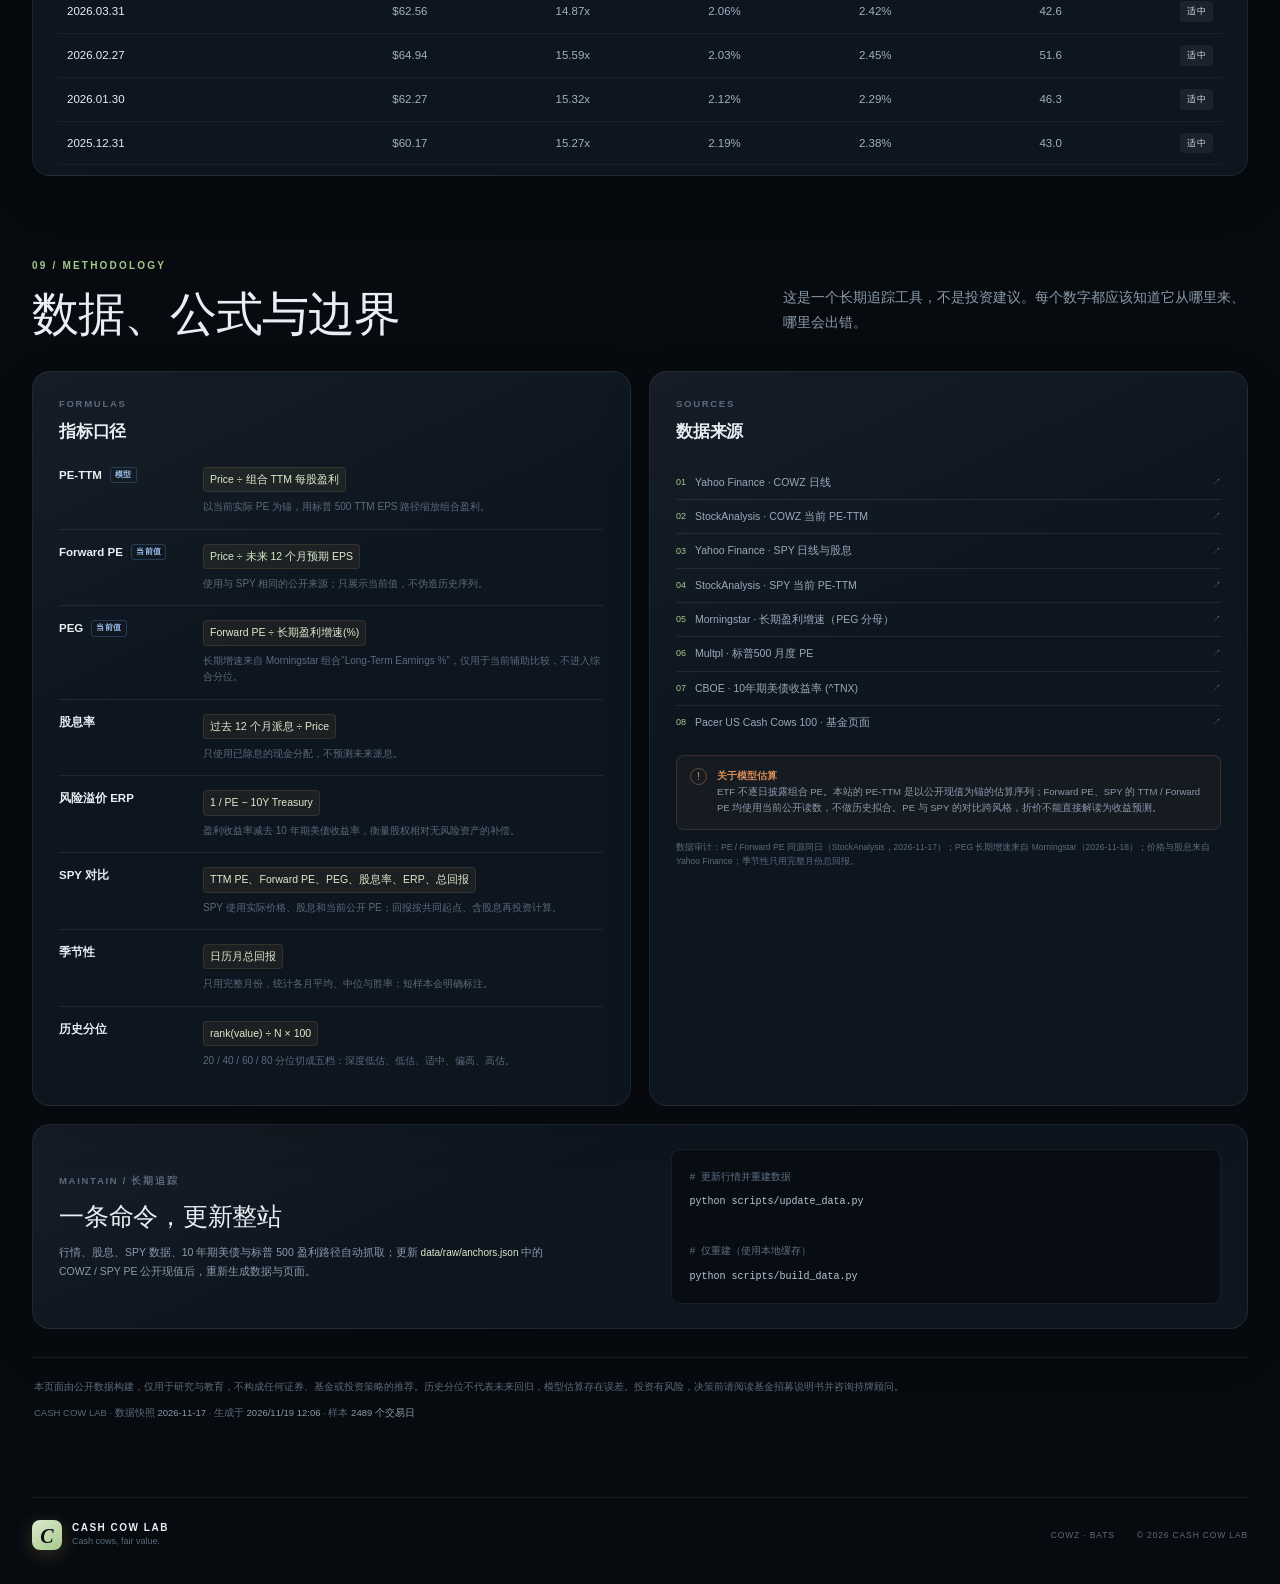
==== commit 97d18861: "neo" ====
--- a/site/cowz.html
+++ b/site/cowz.html
@@ -3,7 +3,7 @@
 <head>
 <meta charset="utf-8">
 <meta name="viewport" content="width=device-width, initial-scale=1">
-<meta name="description" content="七只 ETF 的估值罗盘：价格、PE-TTM、Forward PE、PEG、股息率、简单收益率利差、利差分位及与 SPY 的对比。">
+<meta name="description" content="八只 ETF 的估值罗盘：价格、PE-TTM、Forward PE、PEG、股息率、股权风险溢价及与 SPY 的对比。">
 <title>ETF 估值罗盘 · CASH COW LAB</title>
 <link rel="icon" href="favicon.svg" type="image/svg+xml">
 <link rel="stylesheet" href="styles.css">
@@ -30,7 +30,8 @@
   <a href="qqq.html" data-ticker="QQQ">QQQ</a>
   <a href="soxx.html" data-ticker="SOXX">SOXX</a>
   <a href="xlp.html" data-ticker="XLP">XLP</a>
-  <span class="etf-nav-note">七只 ETF · 同一个 SPY 参照系</span>
+  <a href="spy.html" data-ticker="SPY">SPY</a>
+  <span class="etf-nav-note">八只 ETF · 同一个 SPY 参照系</span>
 </nav>
 
 <main id="top">
@@ -83,7 +84,7 @@
   <section class="ticker-strip" aria-label="实时指标摘要">
     <div class="tick"><span id="tickTicker">—</span><b id="tickPrice">—</b><em id="tickChg">—</em></div>
     <div class="tick"><span>PE-TTM</span><b id="tickPe">—</b><em class="tone-red" id="tickPePct">—</em></div>
-    <div class="tick"><span>VS SPY</span><b id="tickSpyDiscount">—</b><em class="tone-blue" id="tickSpyLabel">TTM PE 折价</em></div>
+    <div class="tick" id="tickSpy"><span>VS SPY</span><b id="tickSpyDiscount">—</b><em class="tone-blue" id="tickSpyLabel">TTM PE 折价</em></div>
     <div class="tick"><span>DIV YIELD</span><b id="tickDy">—</b><em class="tone-teal" id="tickDyPct">—</em></div>
     <div class="tick"><span>ERP / 10Y</span><b id="tickErp">—</b><em class="tone-blue" id="tickUst">—</em></div>
     <div class="tick tick-note"><span>MODEL</span><b>PE 为锚定估算</b><em>详见方法</em></div>
@@ -202,28 +203,19 @@
 
   <section id="risk" class="section">
     <div class="section-head reveal">
-      <div><span class="kicker">05 / YIELD SPREAD</span><h2>简单收益率利差，安全垫还剩多厚</h2></div>
+      <div><span class="kicker">05 / RISK PREMIUM</span><h2>风险溢价，安全垫还剩多厚</h2></div>
       <p>盈利收益率减去 10 年期美债收益率。数值越低，股票相对无风险资产越贵。</p>
     </div>
     <div class="card chart-card chart-card-wide reveal">
       <div class="chart-head">
-        <div class="chart-title"><span class="micro">SIMPLE YIELD SPREAD</span><h3>简单收益率利差 <small>Earnings Yield − 10Y</small></h3></div>
+        <div class="chart-title"><span class="micro">EQUITY RISK PREMIUM</span><h3>股权风险溢价 <small>vs 10Y Treasury</small></h3></div>
         <div class="chart-read"><b id="erpRead">—</b><span class="pill badge-red" id="erpPill">—</span></div>
       </div>
-      <div class="band-legend reverse"><span>利差低 · 贵</span><div class="band-gradient reverse"></div><span>利差高 · 便宜</span></div>
-      <div class="line-legend"><span><i class="swatch red"></i>简单收益率利差</span><span><i class="swatch blue"></i>10 年期美债收益率</span><span><i class="swatch dim"></i>历史中位数</span></div>
+      <div class="band-legend reverse"><span>溢价低 · 贵</span><div class="band-gradient reverse"></div><span>溢价高 · 便宜</span></div>
+      <div class="line-legend"><span><i class="swatch red"></i>股权风险溢价</span><span><i class="swatch blue"></i>10 年期美债收益率</span><span><i class="swatch dim"></i>历史中位数</span></div>
       <div class="chart-wrap chart-erp"><canvas id="erpChart"></canvas></div>
       <div class="risk-strip" id="riskStrip"></div>
-      <div class="chart-foot"><span id="erpFoot">—</span><span>背景 = 五档分位（低利差为贵）</span></div>
-    </div>
-    <div class="card chart-card chart-card-wide reveal">
-      <div class="chart-head">
-        <div class="chart-title"><span class="micro">HISTORICAL PERCENTILE</span><h3>利差历史分位 <small>0–100</small></h3></div>
-        <div class="chart-read"><b id="erpPctRead">—</b><span class="pill badge-blue" id="erpPctPill">—</span></div>
-      </div>
-      <div class="line-legend"><span><i class="swatch blue"></i>分位</span><span><i class="swatch dim"></i>50 中位</span><span>高于 80 = 利差处历史高位</span></div>
-      <div class="chart-wrap chart-mid"><canvas id="erpPctChart"></canvas></div>
-      <div class="chart-foot"><span id="erpPctFoot">—</span><span>0 = 历史最低利差 · 100 = 最高</span></div>
+      <div class="chart-foot"><span id="erpFoot">—</span><span>背景 = 五档分位（低溢价为贵）</span></div>
     </div>
   </section>
 
@@ -330,7 +322,7 @@
           <div><dt>Forward PE <span class="tag-model">当前值</span></dt><dd><code>Price ÷ 未来 12 个月预期 EPS</code><p>使用与 SPY 相同的公开来源；只展示当前值，不伪造历史序列。</p></div>
           <div><dt>PEG <span class="tag-model">当前值</span></dt><dd><code>Forward PE ÷ 长期盈利增速(%)</code><p>长期增速来自 Morningstar 组合“Long-Term Earnings %”，仅用于当前辅助比较，不进入综合分位。</p></div>
           <div><dt>股息率</dt><dd><code>过去 12 个月派息 ÷ Price</code><p>只使用已除息的现金分配，不预测未来派息。</p></div>
-          <div><dt>简单收益率利差（ERP）</dt><dd><code>1 / PE − 10Y Treasury</code><p>盈利收益率减去 10 年期美债收益率，衡量股权相对无风险资产的补偿。</p></div>
+          <div><dt>风险溢价 ERP</dt><dd><code>1 / PE − 10Y Treasury</code><p>盈利收益率减去 10 年期美债收益率，衡量股权相对无风险资产的补偿。</p></div>
           <div><dt>SPY 对比</dt><dd><code>TTM PE、Forward PE、PEG、股息率、ERP、总回报</code><p>SPY 使用实际价格、股息和当前公开 PE；回报按共同起点、含股息再投资计算。</p></div>
           <div><dt>季节性</dt><dd><code>日历月总回报</code><p>只用完整月份，统计各月平均、中位与胜率；短样本会明确标注。</p></div>
           <div><dt>历史分位</dt><dd><code>rank(value) ÷ N × 100</code><p>20 / 40 / 60 / 80 分位切成五档：深度低估、低估、适中、偏高、高估。</p></div>
@@ -375,7 +367,7 @@
 
 <script src="data/cowz.js"></script>
 <script src="assets/chart.umd.min.js"></script>
-<script>window.PAGE_CONFIG = {"ticker": "COWZ", "theme": "cowz", "name": "Pacer US Cash Cows 100 ETF", "csv": "data/cowz_daily.csv", "eyebrow": "PACER US CASH COWS 100 ETF · COWZ", "hero_title": "现金牛，<br><em>也要看价格。</em>", "hero_lede": "100 只高自由现金流公司，价格与现金流的赛跑。<br>把 PE、股息率、ERP 与 SPY 放在同一张地图上。", "price_head": "价格，是结果不是原因", "price_sub": "过去十年，COWZ 经历了完整的周期。价格上行的背后，是市场愿意为每一美元自由现金流付多少钱。", "val_head": "估值，回到中位附近", "val_sub": "PE 处于历史中低位，股息率中性，但风险溢价已经被高利率压缩。", "income_head": "股息，是现金流的回声", "income_sub": "COWZ 按季度分配，且常有特别分配。滚动 12 个月实际派息，比单季年化更接近真实。"};</script>
+<script>window.PAGE_CONFIG = {"ticker": "COWZ", "theme": "cowz", "name": "Pacer US Cash Cows 100 ETF", "csv": "data/cowz_daily.csv", "eyebrow": "PACER US CASH COWS 100 ETF · COWZ", "hero_title": "现金牛，<br><em>也要看价格。</em>", "hero_lede": "100 只高自由现金流公司，价格与现金流的赛跑。<br>把 PE、股息率、ERP 与 SPY 放在同一张地图上。", "price_head": "价格，是结果不是原因", "price_sub": "过去十年，COWZ 经历了完整的周期。价格上行的背后，是市场愿意为每一美元自由现金流付多少钱。", "val_head": "估值，回到中位附近", "val_sub": "PE 处于历史中低位，股息率中性，但风险溢价已经被高利率压缩。", "income_head": "股息，是现金流的回声", "income_sub": "COWZ 按季度分配，且常有特别分配。滚动 12 个月实际派息，比单季年化更接近真实。", "is_benchmark": false};</script>
 <script src="app.js"></script>
 </body>
 </html>
--- a/site/styles.css
+++ b/site/styles.css
@@ -78,6 +78,8 @@
 body[data-theme="schd"] { --gold: #d99a6c; --gold-soft: #f0cfb3; }
 body[data-theme="qqq"] { --gold: #a897e8; --gold-soft: #d8d0f5; }
 body[data-theme="soxx"] { --gold: #e08a6a; --gold-soft: #f3c9b7; }
+body[data-theme="xlp"] { --gold: #b8c98a; --gold-soft: #e1e9c8; }
+body[data-theme="spy"] { --gold: #7fb0df; --gold-soft: #c2dcf2; }
 
 /* ---------------- ETF page switcher ---------------- */
 .etf-nav {
@@ -536,6 +538,8 @@
 /* ---------------- metric cards ---------------- */
 .metrics-section { padding-top: 22px; }
 .metric-grid { display: grid; grid-template-columns: repeat(6, minmax(0, 1fr)); gap: 10px; }
+.metric-grid.is-benchmark-grid { grid-template-columns: repeat(5, minmax(0, 1fr)); }
+.is-benchmark #spy, .is-benchmark #tickSpy { display: none !important; }
 .metric-card {
   position: relative;
   min-height: 166px;
@@ -613,7 +617,6 @@
 .chart-price { height: 300px; margin-top: 8px; }
 .chart-dd { height: 105px; }
 .chart-erp { height: 322px; margin-top: 3px; }
-.chart-card-wide + .chart-card-wide { margin-top: 14px; }
 .ratio-card { margin-top: 0; }
 .chart-ratio { height: 330px; margin-top: 4px; }
 .chart-macd { height: 180px; margin-top: 2px; }
@@ -888,7 +891,7 @@
   .tick { padding: 12px 13px 13px; }
   .tick b { font-size: 14px; }
   .tick-note { display: none; }
-  .metric-grid { grid-template-columns: 1fr 1fr; }
+  .metric-grid, .metric-grid.is-benchmark-grid { grid-template-columns: 1fr 1fr; }
   .ratio-stats { grid-template-columns: 1fr 1fr; }
   .ratio-stat:nth-child(2) { border-right: 0; }
   .ratio-stat:nth-child(3), .ratio-stat:nth-child(4) { border-top: 1px solid var(--line); }
